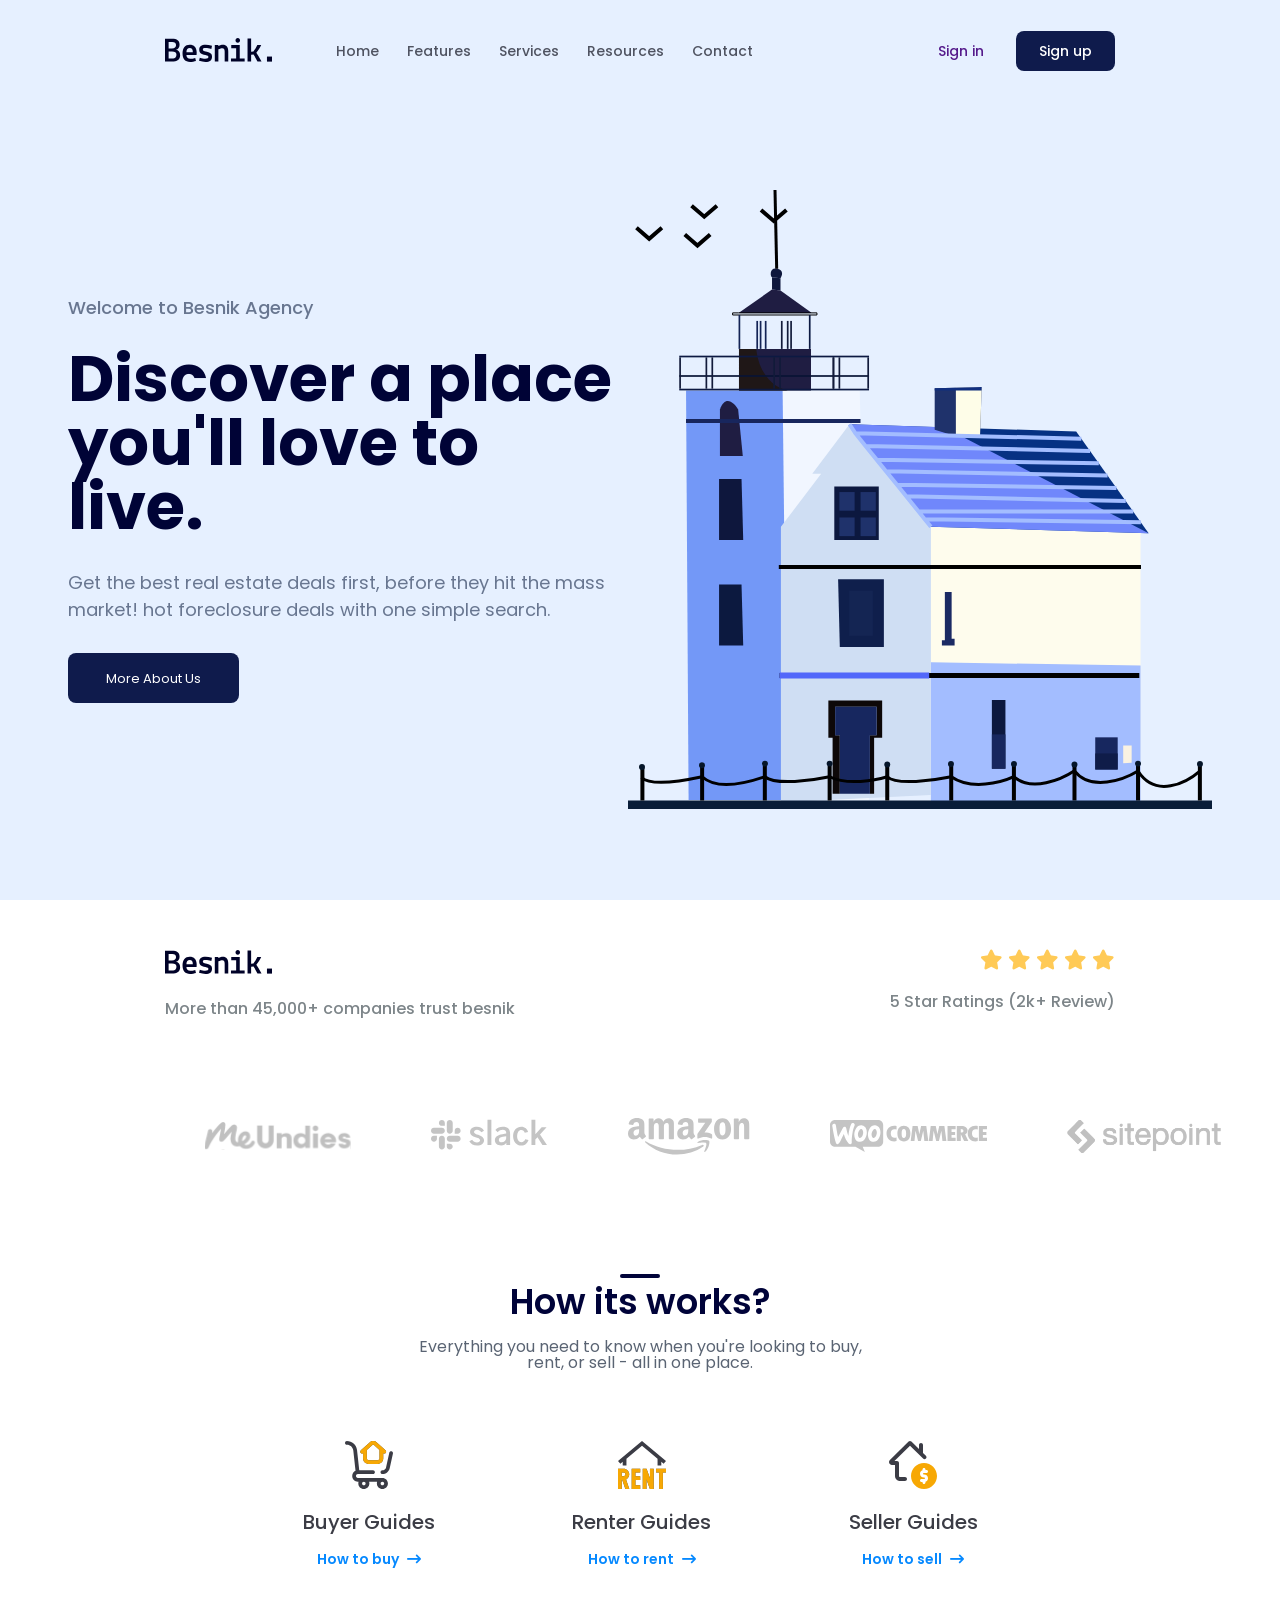
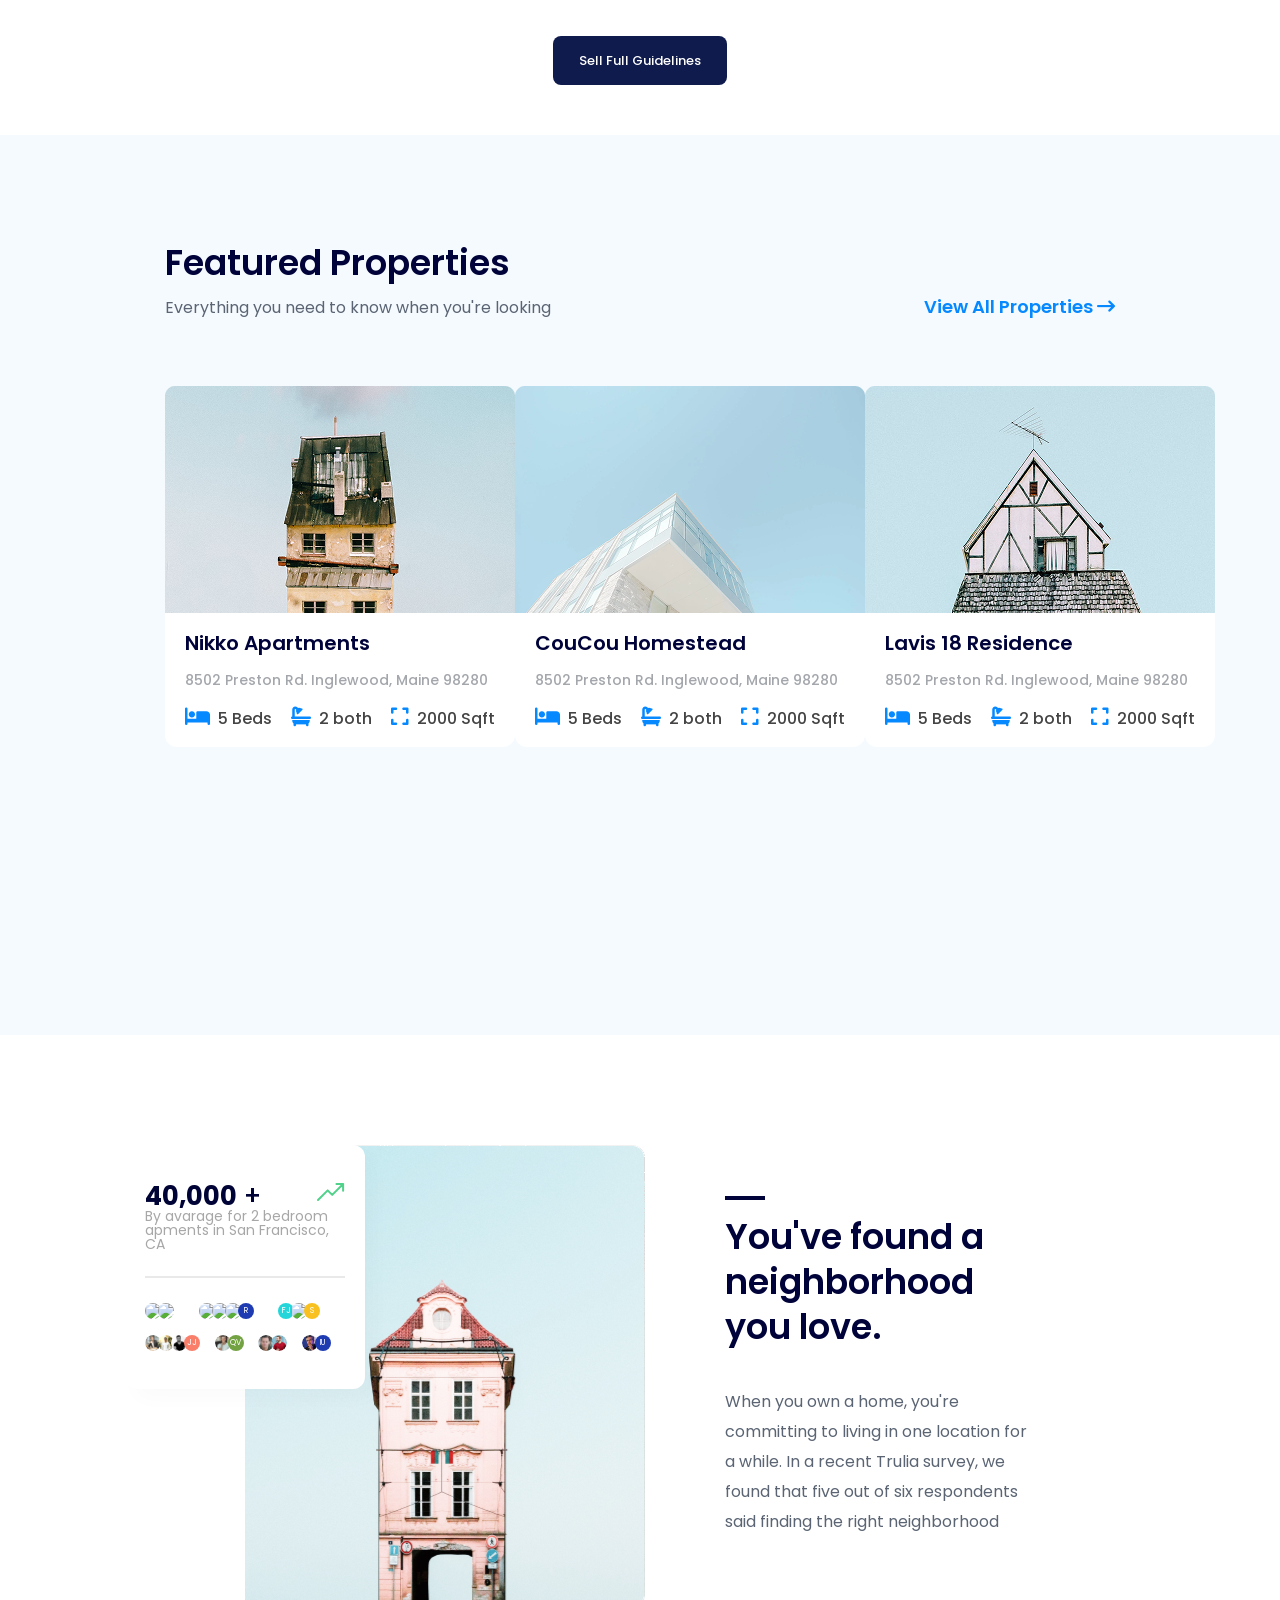
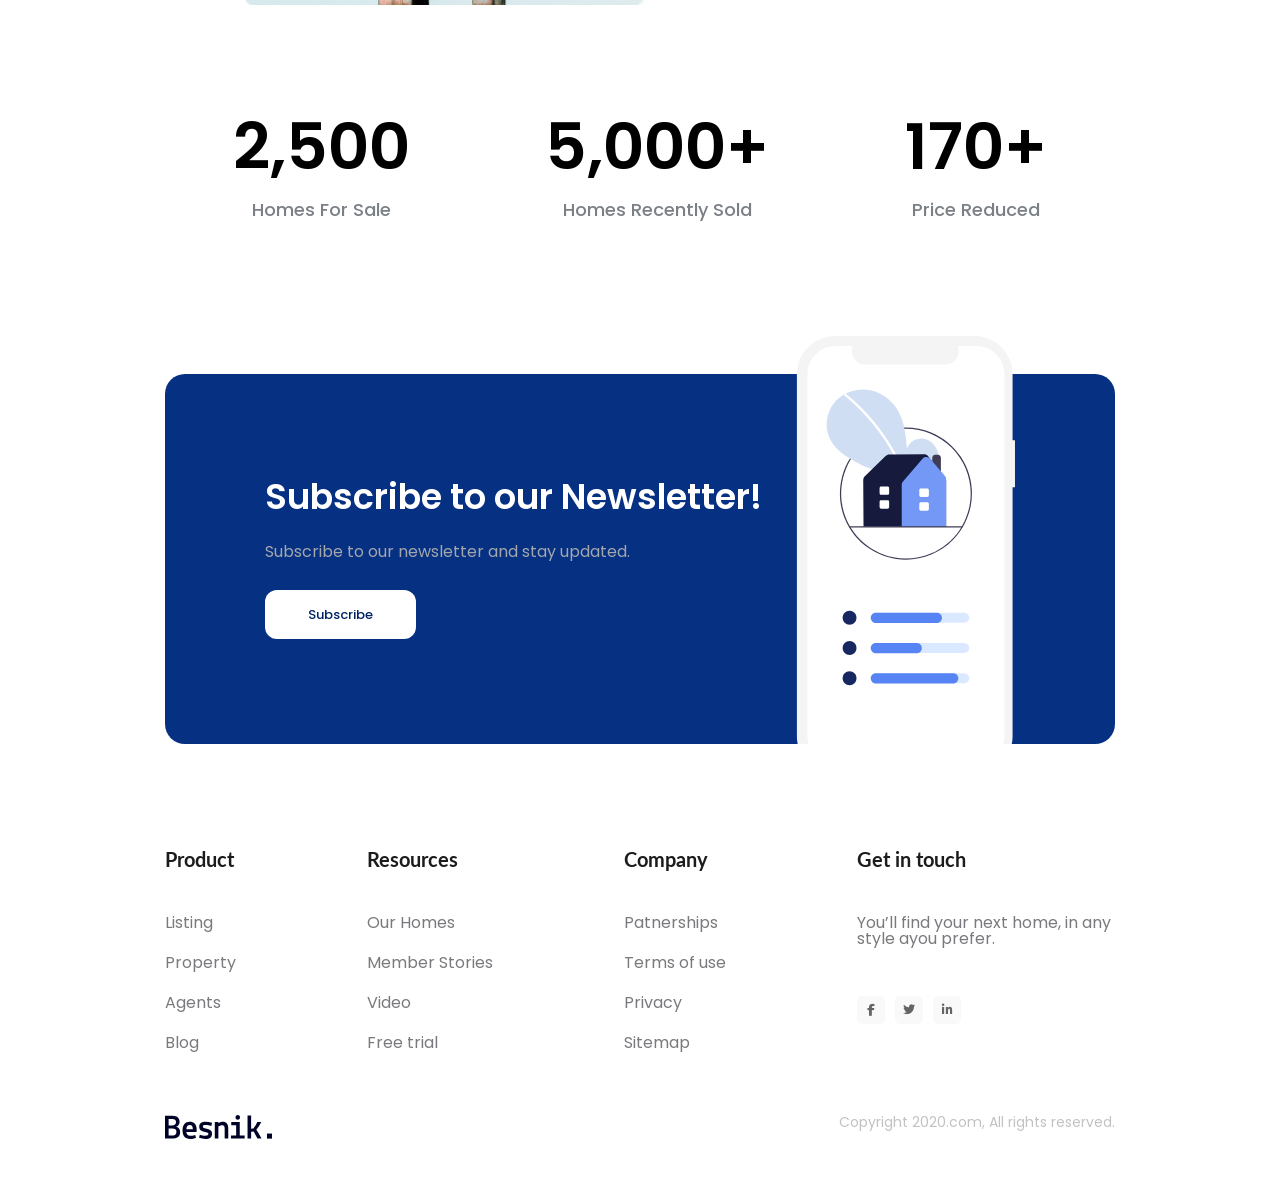
==== 01. Real Estate Landing Page (Me)/index.html @ ae00ac5d "Project 01" ====
<!DOCTYPE html>
<html lang="en">

<head>
    <meta charset="UTF-8">
    <meta name="viewport" content="width=device-width, initial-scale=1.0">
    <title>Real Estate Landing Page (Easy)</title>

    <!-- Font -->
    <link rel="preconnect" href="https://fonts.googleapis.com">
    <link rel="preconnect" href="https://cdnjs.cloudflare.com">
    <link rel="preconnect" href="https://fonts.gstatic.com" crossorigin>
    <link
        href="https://fonts.googleapis.com/css2?family=Lato:wght@400;700&family=Poppins:wght@400;500;600;700&display=swap"
        rel="stylesheet">
    <link rel="stylesheet" href="https://cdnjs.cloudflare.com/ajax/libs/font-awesome/6.7.2/css/all.min.css"
        crossorigin="anonymous" referrerpolicy="no-referrer" />

    <!-- Css -->
    <link rel="stylesheet" href="./assets/css/reset.css">
    <link rel="stylesheet" href="./assets/css/root.css">
    <link rel="stylesheet" href="./assets/css/styles.css">
</head>

<body>
    <div class="section-1">
        <div>
            <header class="header">
                <div class="container">
                    <nav class="navbar">
                        <a href="/" class="logo">
                            <img src="./assets/images/logo_page.svg" alt="Logo Page">
                        </a>
                        <ul class="navbar__menu">
                            <li><a href="#!">Home</a></li>
                            <li><a href="#!">Features</a></li>
                            <li><a href="#!">Services</a></li>
                            <li><a href="#!">Resources</a></li>
                            <li><a href="#!">Contact</a></li>
                        </ul>
                        <div class="navbar__actions">
                            <a href="" class="btn-signin">Sign in</a>
                            <a href="" class="btn-signup">Sign up</a>
                        </div>
                    </nav>
                </div>
            </header>

            <main>
                <div class="hero">
                    <div class="hero__content">
                        <p>Welcome to Besnik Agency</p>
                        <h1>Discover a place you'll love to live.</h1>
                        <p>Get the best real estate deals first, before they hit the mass market! hot foreclosure deals
                            with one simple search.</p>
                        <a href="#!">More About Us</a>
                    </div>
                    <div class="hero__image">
                        <img src="./assets/images/house illustration.svg" alt="House Illustration">
                    </div>
                </div>
            </main>
        </div>
    </div>




    <div class="section-2">
        <div class="container">
            <div class="trusted__top">
                <div class="trusted__info">
                    <div class="logo"><img src="./assets/images/logo_page.svg" alt="Logo Page"></div>
                    <p>More than 45,000+ companies trust besnik</p>
                </div>
                <div class="trusted__rating">
                    <div class="stars">
                        <i class="fa-solid fa-star"></i>
                        <i class="fa-solid fa-star"></i>
                        <i class="fa-solid fa-star"></i>
                        <i class="fa-solid fa-star"></i>
                        <i class="fa-solid fa-star"></i>
                    </div>
                    <p>5 Star Ratings (2k+ Review)</p>
                </div>
            </div>
            <div class="trusted_brands">
                <a href="#!" class="brand"><img src="./assets/images/logo-brands/meundies.svg" alt=""></a>
                <a href="#!" class="brand"><img src="./assets/images/logo-brands/slack.svg" alt=""></a>
                <a href="#!" class="brand"><img src="./assets/images/logo-brands/amazon.svg" alt=""></a>
                <a href="#!" class="brand"><img src="./assets/images/logo-brands/woo_commerce.svg" alt=""></a>
                <a href="#!" class="brand"><img src="./assets/images/logo-brands/sitepoint.svg" alt=""></a>
            </div>
        </div>
    </div>




    <div class="section-3">
        <div class="container">
            <div class="section-heading">
                <h2>How its works?</h2>
                <p>Everything you need to know when you're looking to buy, rent, or sell - all in one place.</p>
            </div>
            <div class="guide-list">
                <div class="item">
                    <div>
                        <img src="./assets/images/icons/buyer_guides.svg" alt="Buyer Guides Icon">
                    </div>
                    <h3>Buyer Guides</h3>
                    <a href="#!">
                        How to buy
                        <i class="fa-solid fa-arrow-right-long"></i>
                    </a>
                </div>
                <div class="item">
                    <div>
                        <img src="./assets/images/icons/renter_guides.svg" alt="Renter Guides Icon">
                    </div>
                    <h3>Renter Guides</h3>
                    <a href="#!">
                        How to rent
                        <i class="fa-solid fa-arrow-right-long"></i>
                    </a>
                </div>
                <div class="item">
                    <div>
                        <img src="./assets/images/icons/seller_guides.svg" alt="Seller Guides Icon">
                    </div>
                    <h3>Seller Guides</h3>
                    <a href="#!">
                        How to sell
                        <i class="fa-solid fa-arrow-right-long"></i>
                    </a>
                </div>
            </div>
            <a href="#!">Sell Full Guidelines</a>
        </div>
    </div>




    <div class="section-4">
        <div class="container">
            <div class="section-heading">
                <div class="heading__content">
                    <h2>Featured Properties</h2>
                    <p>Everything you need to know when you're looking</p>
                </div>
                <a href="#!">
                    View All Properties
                    <i class="fa-solid fa-arrow-right-long"></i>
                </a>
            </div>
            <div class="property-list">
                <a class="property" href="#!">
                    <img src="./assets/images/house_01.png" alt="Nikko Apartments Image">
                    <div class="content">
                        <h3>Nikko Apartments</h3>
                        <p>8502 Preston Rd. Inglewood, Maine 98280</p>
                        <div class="features">
                            <span><i class="fa-solid fa-bed"></i>5 Beds</span>
                            <span><i class="fa-solid fa-bath"></i>2 both</span>
                            <span><i class="fa-solid fa-expand"></i>2000 Sqft</span>
                        </div>
                    </div>
                </a>
                <a class="property" href="#!">
                    <img src="./assets/images/house_02.png" alt="CouCou Homestead Image">
                    <div class="content">
                        <h3>CouCou Homestead</h3>
                        <p>8502 Preston Rd. Inglewood, Maine 98280</p>
                        <div class="features">
                            <span><i class="fa-solid fa-bed"></i>5 Beds</span>
                            <span><i class="fa-solid fa-bath"></i>2 both</span>
                            <span><i class="fa-solid fa-expand"></i>2000 Sqft</span>
                        </div>
                    </div>
                </a>
                <a class="property" href="#!">
                    <img src="./assets/images/house_03.png" alt="Lavis 18 Residence Image">
                    <div class="content">
                        <h3>Lavis 18 Residence</h3>
                        <p>8502 Preston Rd. Inglewood, Maine 98280</p>
                        <div class="features">
                            <span><i class="fa-solid fa-bed"></i>5 Beds</span>
                            <span><i class="fa-solid fa-bath"></i>2 both</span>
                            <span><i class="fa-solid fa-expand"></i>2000 Sqft</span>
                        </div>
                    </div>
                </a>
            </div>
        </div>
    </div>




    <div class="section-5">
        <div class="container">
            <div class="container__top">
                <div class="stats">
                    <img src="./assets/images/house_04.png" alt="">
                    <div class="card">
                        <div class="card__top">
                            <h4>40,000 <span>+</span><img src="./assets/images/icons/grow-up.svg" alt="Grow up Icon">
                            </h4>
                            <p>By avarage for 2 bedroom apments in San Francisco, CA</p>
                        </div>
                        <hr>
                        <div class="card__bottom">
                            <div class="list__users first">
                                <div class="users">
                                    <div class="avt__user">
                                        <img src="./assets/images/users/user_01.svg" alt="User 01 Image">
                                    </div>
                                    <div class="avt__user">
                                        <img src="./assets/images/users/user_02.svg" alt="User 02 Image">
                                    </div>
                                </div>
                                <div class="users">
                                    <div class="avt__user">
                                        <img src="./assets/images/users/user_03.svg" alt="User 03 Image">
                                    </div>
                                    <div class="avt__user">
                                        <img src="./assets/images/users/user_04.svg" alt="User 04 Image">
                                    </div>
                                    <div class="avt__user">
                                        <img src="./assets/images/users/user_05.svg" alt="User 05 Image">
                                    </div>
                                    <span>R</span>
                                </div>
                                <div class="users">
                                    <span>FJ</span>
                                    <div class="avt__user">
                                        <img src="./assets/images/users/user_06.svg" alt="User 06 Image">
                                    </div>
                                    <span>S</span>
                                </div>
                            </div>
                            <div class="list__users second">
                                <div class="users">
                                    <div class="avt__user">
                                        <img src="./assets/images/users/user_07.svg" alt="User 07 Image">
                                    </div>
                                    <div class="avt__user">
                                        <img src="./assets/images/users/user_08.svg" alt="User 08 Image">
                                    </div>
                                    <div class="avt__user">
                                        <img src="./assets/images/users/user_09.svg" alt="User 09 Image">
                                    </div>
                                    <span>JJ</span>
                                </div>
                                <div class="users">
                                    <div class="avt__user">
                                        <img src="./assets/images/users/user_10.svg" alt="User 10 Image">
                                    </div>
                                    <span>QV</span>
                                </div>
                                <div class="users">
                                    <div class="avt__user">
                                        <img src="./assets/images/users/user_11.svg" alt="User 11 Image">
                                    </div>
                                    <div class="avt__user">
                                        <img src="./assets/images/users/user_12.svg" alt="User 12 Image">
                                    </div>
                                </div>
                                <div class="users">
                                    <div class="avt__user">
                                        <img src="./assets/images/users/user_13.svg" alt="User 13 Image">
                                    </div>
                                    <span>IU</span>
                                </div>
                            </div>
                        </div>
                    </div>
                </div>
                <div class="text">
                    <h2>You&apos;ve found a neighborhood you love.</h2>
                    <p>When you own a home, you&apos;re committing to living in one location for a while. In a recent
                        Trulia
                        survey, we found that five out of six respondents said finding the right neighborhood </p>
                </div>
            </div>
            <div class="container__bottom">
                <div class="stats-details">
                    <div class="item">
                        <h1>2,500</h1>
                        <p>Homes For Sale</p>
                    </div>
                    <div class="item">
                        <h1>5,000+</h1>
                        <p>Homes Recently Sold</p>
                    </div>
                    <div class="item">
                        <h1>170+</h1>
                        <p>Price Reduced</p>
                    </div>
                </div>
            </div>

        </div>
    </div>



    <div class="section-6">
        <div class="container">
            <div class="background">
                <div class="content">
                    <h2>Subscribe to our Newsletter!</h2>
                    <p>Subscribe to our newsletter and stay updated.</p>
                    <a href="#!">Subscribe</a>
                </div>
                <img src="./assets/images/home illustration.svg" alt="Subscribe to our Newsletter Image">
            </div>
        </div>
    </div>



    <div class="section-7">
        <div class="container">
            <div class="footer__top">
                <ul>
                    <li>
                        <p>Product</p>
                    </li>
                    <li><a href="#!">Listing</a></li>
                    <li><a href="#!">Property</a></li>
                    <li><a href="#!">Agents</a></li>
                    <li><a href="#!">Blog</a></li>
                </ul>
                <ul>
                    <li>
                        <p>Resources</p>
                    </li>
                    <li><a href="#!">Our Homes</a></li>
                    <li><a href="#!">Member Stories</a></li>
                    <li><a href="#!">Video</a></li>
                    <li><a href="#!">Free trial</a></li>
                </ul>
                <ul>
                    <li>
                        <p>Company</p>
                    </li>
                    <li><a href="#!">Patnerships</a></li>
                    <li><a href="#!">Terms of use</a></li>
                    <li><a href="#!">Privacy</a></li>
                    <li><a href="#!">Sitemap</a></li>
                </ul>
                <ul>
                    <li>
                        <p>Get in touch</p>
                    </li>
                    <li>You’ll find your next home, in any style ayou prefer.</li>
                    <li>ㅤ</li>
                    <li>
                        <ul class="socials">
                            <a href="#!"><i class="fa-brands fa-facebook-f"></i></a>
                            <a href="#!"><i class="fa-brands fa-twitter"></i></a>
                            <a href="#!"><i class="fa-brands fa-linkedin-in"></i></a>
                        </ul>
                    </li>
                </ul>
            </div>
            <div class="footer__bottom">
                <a href="/"><img src="./assets/images/logo_page.svg" alt=""></a>
                <span>Copyright 2020.com, All rights reserved.</span>
            </div>
        </div>
    </div>
</body>

</html>
---- 01. Real Estate Landing Page (Me)/assets/css/root.css ----
:root {
  --color-1: #4F5361;
  --color-2: #0F1B4C;
  --color-3: #687690;
  --color-4: #000336;
  --color-5: #7D8589;
  --color-6: #FFCA56;
  --color-7: #000339;
  --color-8: #5A6473;
  --color-9: #3B3C45;
  --color-10: #0689FF;
  --color-11: #e6f0ff;
  --color-12: #F5FAFE;
  --color-13: #A3A6AB;
  --color-14: #0688FF;
  --color-15: #A7A7A7;
  --color-16: #E9E9E9;
  --color-17: #7B8087;
  --color-18: #063183;
  --color-19: #002366;
  --color-20: #1C1C1D;
  --color-21: #7A7A7E;
  --color-22: #F9F9F9;
  --color-23: #646464;
  --color-24: #C2C2C2;
}
---- 01. Real Estate Landing Page (Me)/assets/css/styles.css ----
body {
    font-family: "Poppins", sans-serif;
}

.section-1 {
    height: 100vh;
    background: var(--color-11);
}

.section-1>div {
    padding: 0 165px;
}

.header {
    padding: 38px 0;
}

.header .navbar {
    width: 100%;
    display: flex;
    align-items: center;
    font-size: 14px;
}

.header .navbar .navbar__menu {
    width: 30%;
    margin-left: 64px;
    display: flex;
}

.navbar__menu li {
    margin-left: 28px;
    font-weight: 500;
}

.navbar__menu li a {
    color: var(--color-1);
}

.navbar__menu li:first-child {
    margin-left: 0;
}

.navbar__actions {
    margin-left: auto;
    color: var(--color-2);
    font-weight: 500;
}

.btn-signup {
    color: #fff;
    background: var(--color-2);
    margin-left: 28px;
    padding: 10px 23px;
    border-radius: 8px;
}

.hero {
    height: calc(100vh - 102px);
    display: flex;
    justify-content: center;
    align-items: center;
    font-size: 18px;
    color: var(--color-3);
}

.hero__content p,
.hero__content h1 {
    margin-bottom: 30px;
}

.hero__content p:first-of-type {
    font-weight: 500;
}

.hero__content p:last-of-type {
    font-weight: 400;
    line-height: 1.5;
}

.hero__content h1 {
    font-weight: 700;
    font-size: 64px;
    color: var(--color-4);
    min-width: 560px;
}

.hero__content a {
    display: inline-block;
    color: #fff;
    font-size: 13px;
    background: var(--color-2);
    padding: 18.5px 38px;
    border-radius: 8px;
}









/* ------------------------------------------------ */







.section-2 {
    padding: 50px 165px;
}

.section-2 .container {
    display: flex;
    flex-direction: column;
    color: var(--color-5);
}

.trusted__top {
    display: flex;
    justify-content: space-between;
    font-weight: 500;
}

.trusted__info p,
.trusted__rating p {
    margin-top: 24px;
}

.trusted__rating .stars {
    text-align: right;
    color: var(--color-6);
    font-size: 20px;
}

.trusted_brands {
    display: flex;
    align-items: center;
    justify-content: space-between;
    margin-top: 74px;
}

.trusted_brands .brand {
    transition: all 0.3s ease;
    padding: 25px 40px;
    border-radius: 12px;
}

.trusted_brands .brand:hover {
    box-shadow: rgba(0, 0, 0, 0.1) 0px 20px 25px -5px, rgba(0, 0, 0, 0.04) 0px 10px 10px -5px;
}









/* ------------------------------------------------ */







.section-3 {
    padding: 50px 165px;
}

.section-3 .container {
    display: flex;
    flex-direction: column;
    align-items: center;
    row-gap: 70px;
}

.section-3 .section-heading {
    text-align: center;
    max-width: 460px;
}

.section-3 .section-heading h2 {
    position: relative;
    font-size: 35px;
    font-weight: 600;
    color: var(--color-7);
}

.section-3 .section-heading h2::before {
    content: "";
    position: absolute;
    top: -10px;
    left: 50%;
    transform: translateX(-50%);
    height: 4px;
    width: 40px;
    border-radius: 999px;
    background: var(--color-7);
}

.section-3 .section-heading p {
    color: var(--color-8);
    margin-top: 20px;
}

.section-3 .container>a {
    font-size: 13px;
    font-weight: 500;
    color: #fff;
    background: var(--color-2);
    padding: 18px 26px;
    border-radius: 8px;
}

.guide-list {
    display: flex;
    justify-content: space-evenly;
    width: 100%;
}

.guide-list .item {
    display: flex;
    flex-direction: column;
    align-items: center;
    row-gap: 20px;
}

.guide-list .item div {
    width: 48px;
}

.guide-list .item h3 {
    color: var(--color-9);
    font-size: 20px;
    font-weight: 500;
}

.guide-list .item a {
    color: var(--color-10);
    font-size: 14px;
    font-weight: 600;
}

.guide-list .item a i {
    margin-left: 5px;
}










/* ------------------------------------------------ */







.section-4 {
    height: 100vh;
    background: var(--color-12);
}

.section-4 .container {
    display: flex;
    flex-direction: column;
    row-gap: 70px;
    padding: 110px 165px;
}

.section-4 .section-heading h2 {
    font-size: 35px;
    font-weight: 600;
    color: var(--color-7);
}

.section-4 .section-heading p {
    color: var(--color-8);
    margin-top: 20px;
}

.section-4 .section-heading {
    display: flex;
    justify-content: space-between;
}

.section-4 .section-heading a {
    font-weight: 600;
    margin-top: auto;
    color: var(--color-10);
    font-size: 18px;
}

.property-list {
    display: flex;
    justify-content: space-between;
}

.property-list .property {
    display: flex;
    flex-direction: column;
    border-radius: 12px;
    background: #fff;
}

.property-list .property .content {
    display: flex;
    flex-direction: column;
    padding: 20px;
    row-gap: 20px;
}

.property-list .property h3 {
    font-size: 20px;
    font-weight: 600;
    color: var(--color-7);
}

.property-list .property p {
    font-size: 14px;
    font-weight: 500;
    color: var(--color-13);
}

.property-list .property .features {
    display: flex;
    justify-content: space-between;
    color: #444;
    font-weight: 500;
}

.property-list .property .features span i {
    margin-right: 8px;
    font-size: 20px;
    color: var(--color-14);
}








/* ------------------------------------------------ */







.section-5 .stats {
    width: 400px;
    height: 460px;
    position: relative;
}

.section-5 .container {
    padding: 110px 165px;

}

.section-5 .container__top {
    display: flex;
    justify-content: space-evenly;
    align-items: center;
    margin-bottom: 110px;
}

.section-5 .stats>img {
    position: absolute;
    width: 100%;
    height: 100%;
    object-fit: cover;
}

.section-5 .stats .card {
    position: absolute;
    display: flex;
    flex-direction: column;
    background: #fff;
    width: 200px;
    border-radius: 12px;
    padding: 38px 20px;
    top: 0;
    left: -120px;
    box-shadow: 10px 10px 20px 0px #00000005;
}

.section-5 .stats .card h4 {
    position: relative;
    font-size: 26px;
    color: var(--color-4);
    font-weight: 700;
}

.section-5 .stats .card h4 span {
    font-weight: 500;
}

.section-5 .stats .card h4 img {
    position: absolute;
    right: 0;
}

.section-5 .stats .card p {
    font-size: 14px;
    color: var(--color-15);
}

hr {
    background: var(--color-16);
    width: 100%;
    border-width: 0;
    height: 2px;
    margin: 25px 0;
}

.section-5 .stats .card .card__bottom {
    display: flex;
    flex-direction: column;
    row-gap: 16px;
}

.section-5 .stats .card .card__bottom .list__users {
    display: flex;
    align-items: center;
}

.section-5 .stats .card .card__bottom .list__users .users {
    display: flex;
    align-items: center;
    margin-right: auto;
}

.section-5 .stats .card .card__bottom .list__users .users>* {
    position: relative;
}

.section-5 .stats .card .card__bottom .list__users .users>*+* {
    margin-left: -3px;
}

.section-5 .stats .card .card__bottom .list__users .users .avt__user {
    width: 16px;
    height: 16px;
    border-radius: 50%;
    overflow: hidden;
    flex-shrink: 0;
}

.section-5 .stats .card .card__bottom .list__users .users span {
    display: inline-flex;
    align-items: center;
    justify-content: center;
    width: 16px;
    height: 16px;
    border-radius: 50%;
    color: #fff;
    font-size: 8px;
    letter-spacing: -0.3px;
    flex-shrink: 0;
}

.section-5 .stats .card .card__bottom .list__users.first .users:nth-of-type(2) span {
    background: #1F3BB1;
}

.section-5 .stats .card .card__bottom .list__users.first .users:nth-of-type(3) span {
    background: #24D6D9;
}

.section-5 .stats .card .card__bottom .list__users.first .users:nth-of-type(3) span:last-of-type {
    background: #F8C120;
}

.section-5 .stats .card .card__bottom .list__users.second .users:nth-of-type(1) span {
    background: #F97F6B;
}

.section-5 .stats .card .card__bottom .list__users.second .users:nth-of-type(2) span {
    background: #73A242;
}

.section-5 .stats .card .card__bottom .list__users.second .users:nth-of-type(4) span {
    background: #1F3BB1;
}

.section-5 .stats .card .card__bottom .list__users.second .users .avt__user img {
    width: 100%;
    height: 100%;
    object-fit: cover;
}

.section-5 .text {
    max-width: 310px;
}

.section-5 .text h2 {
    position: relative;
    line-height: 45px;
    font-size: 35px;
    color: var(--color-7);
    font-weight: 600;
    margin-bottom: 38px;
}

.section-5 .text h2::before {
    content: "";
    width: 40px;
    height: 4px;
    background: var(--color-7);
    position: absolute;
    top: -18px;
    left: 0;
}

.section-5 .text p {
    color: var(--color-8);
    line-height: 30px;
}

.section-5 .stats-details {
    display: flex;
    justify-content: space-around;
}

.section-5 .stats-details .item {
    display: flex;
    flex-direction: column;
    align-items: center;
}

.section-5 .stats-details .item h1 {
    font-size: 64px;
    font-weight: 600;
    color: #000;
    margin-bottom: 22px;
}

.section-5 .stats-details .item p {
    font-size: 18px;
    font-weight: 500;
    color: var(--color-17);
}








/* ------------------------------------------------ */







.section-6 .container {
    padding: 45px 165px;
}

.section-6 .background {
    position: relative;
    background: var(--color-18);
    border-radius: 20px;
    display: flex;
    align-items: center;
    height: 250px;
    padding: 60px 100px;
}

.section-6 .background img {
    position: absolute;
    bottom: 0;
    right: 100px;
}

.section-6 .container .content {
    display: flex;
    flex-direction: column;
    row-gap: 30px;
    color: #fff;
}

.section-6 .container .content h2 {
    font-size: 35px;
    font-weight: 600;
}

.section-6 .container .content p {
    color: var(--color-13);
}

.section-6 .container .content a {
    display: inline-block;
    width: fit-content;
    color: var(--color-19);
    background: #fff;
    font-size: 13px;
    font-weight: 500;
    padding: 18px 43px;
    border-radius: 12px;
}








/* ------------------------------------------------ */








.section-7 .container {
    padding: 60px 165px;

}

.section-7 .footer__top {
    display: flex;
    justify-content: space-between;
}

.section-7 .footer__top ul {
    max-width: 258px;
}

.section-7 .footer__top ul li {
    margin-bottom: 24px;
    color: var(--color-21);
}

.section-7 .footer__top ul li a {
    color: var(--color-21);
}

.section-7 .footer__top ul li:first-of-type p {
    font-family: "Lato", sans-serif;
    font-size: 20px;
    font-weight: 700;
    color: var(--color-20);
    margin-bottom: 46px;
}

.section-7 .footer__top ul li .socials {
    display: flex;
    column-gap: 10px;
    transform: translateY(-15px);
}

.section-7 .footer__top ul li .socials a {
    display: flex;
    justify-content: center;
    width: 12px;
    height: 12px;
    padding: 8px;
    border-radius: 5px;
    background: var(--color-22);
    color: var(--color-23);
    font-size: 12px;
}

.section-7 .footer__bottom {
    margin-top: 40px;
    display: flex;
    justify-content: space-between;
    color: var(--color-24);
    font-size: 14px;
}
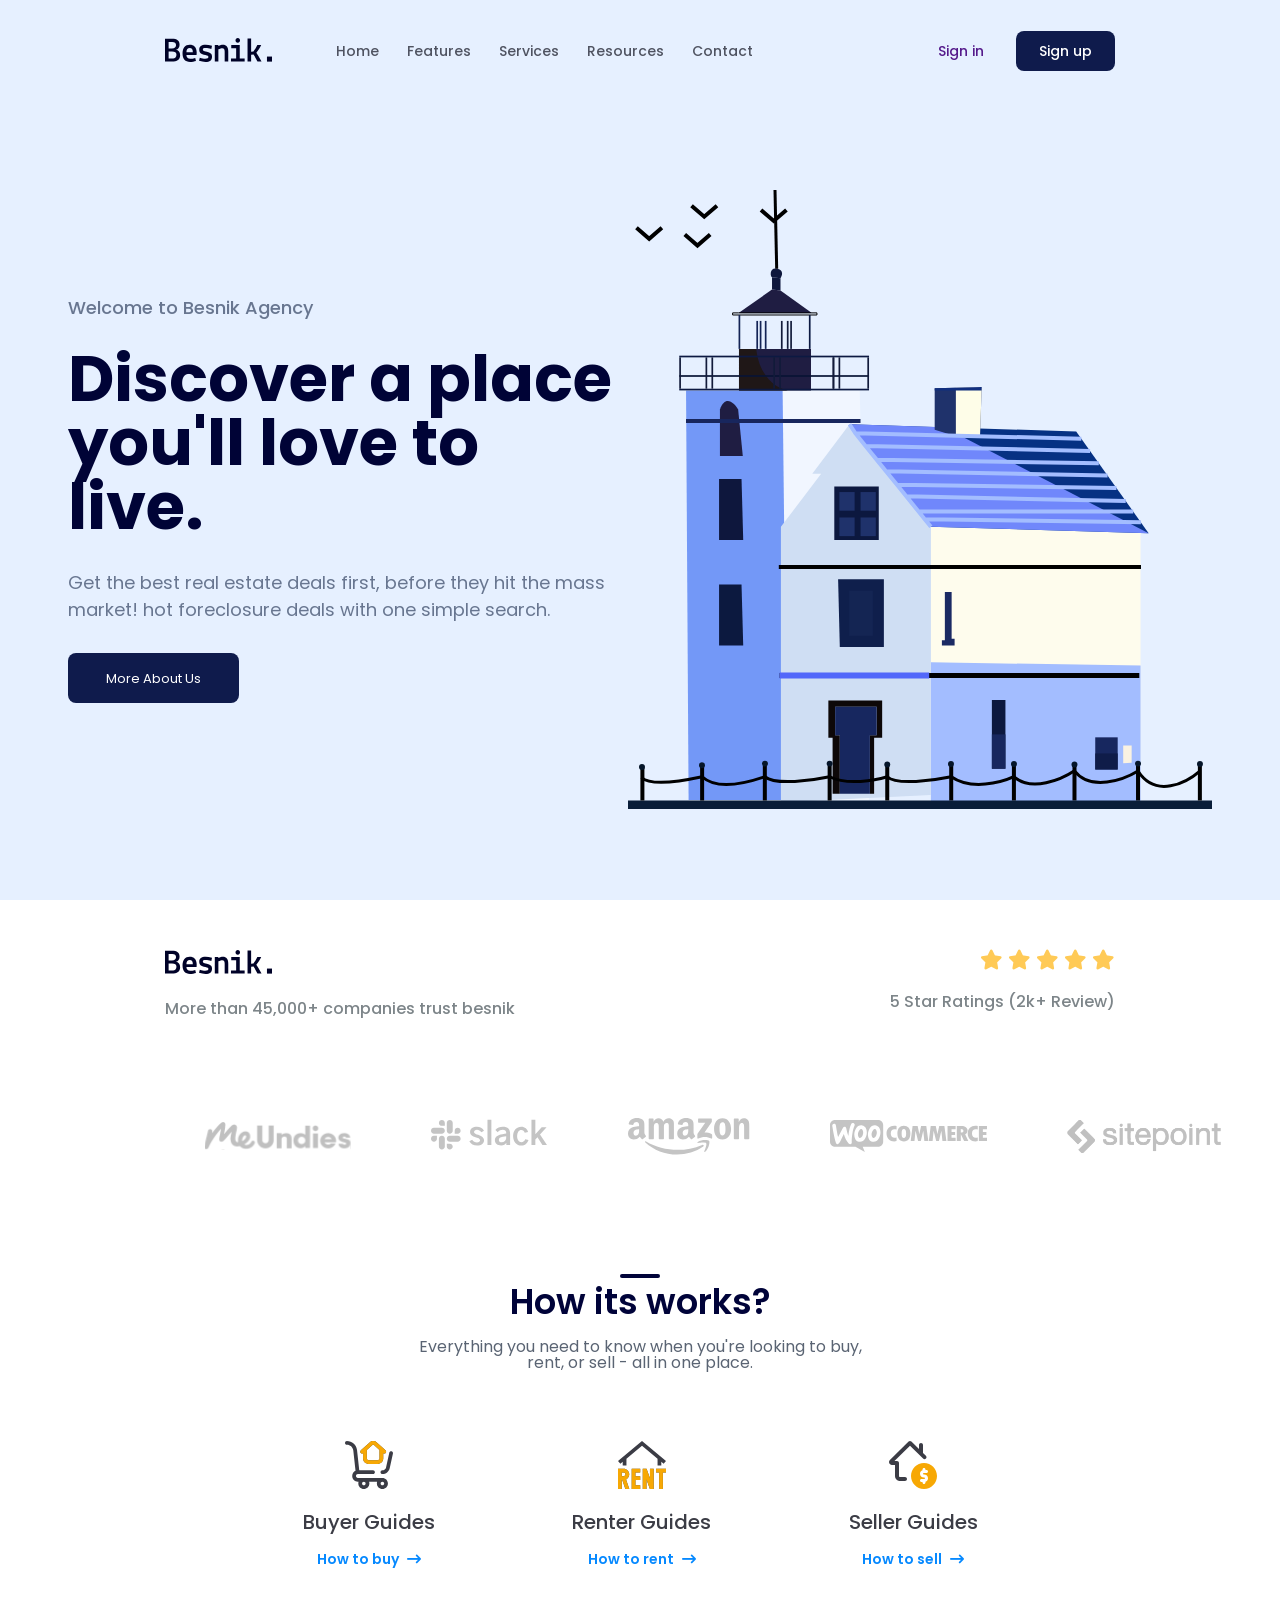
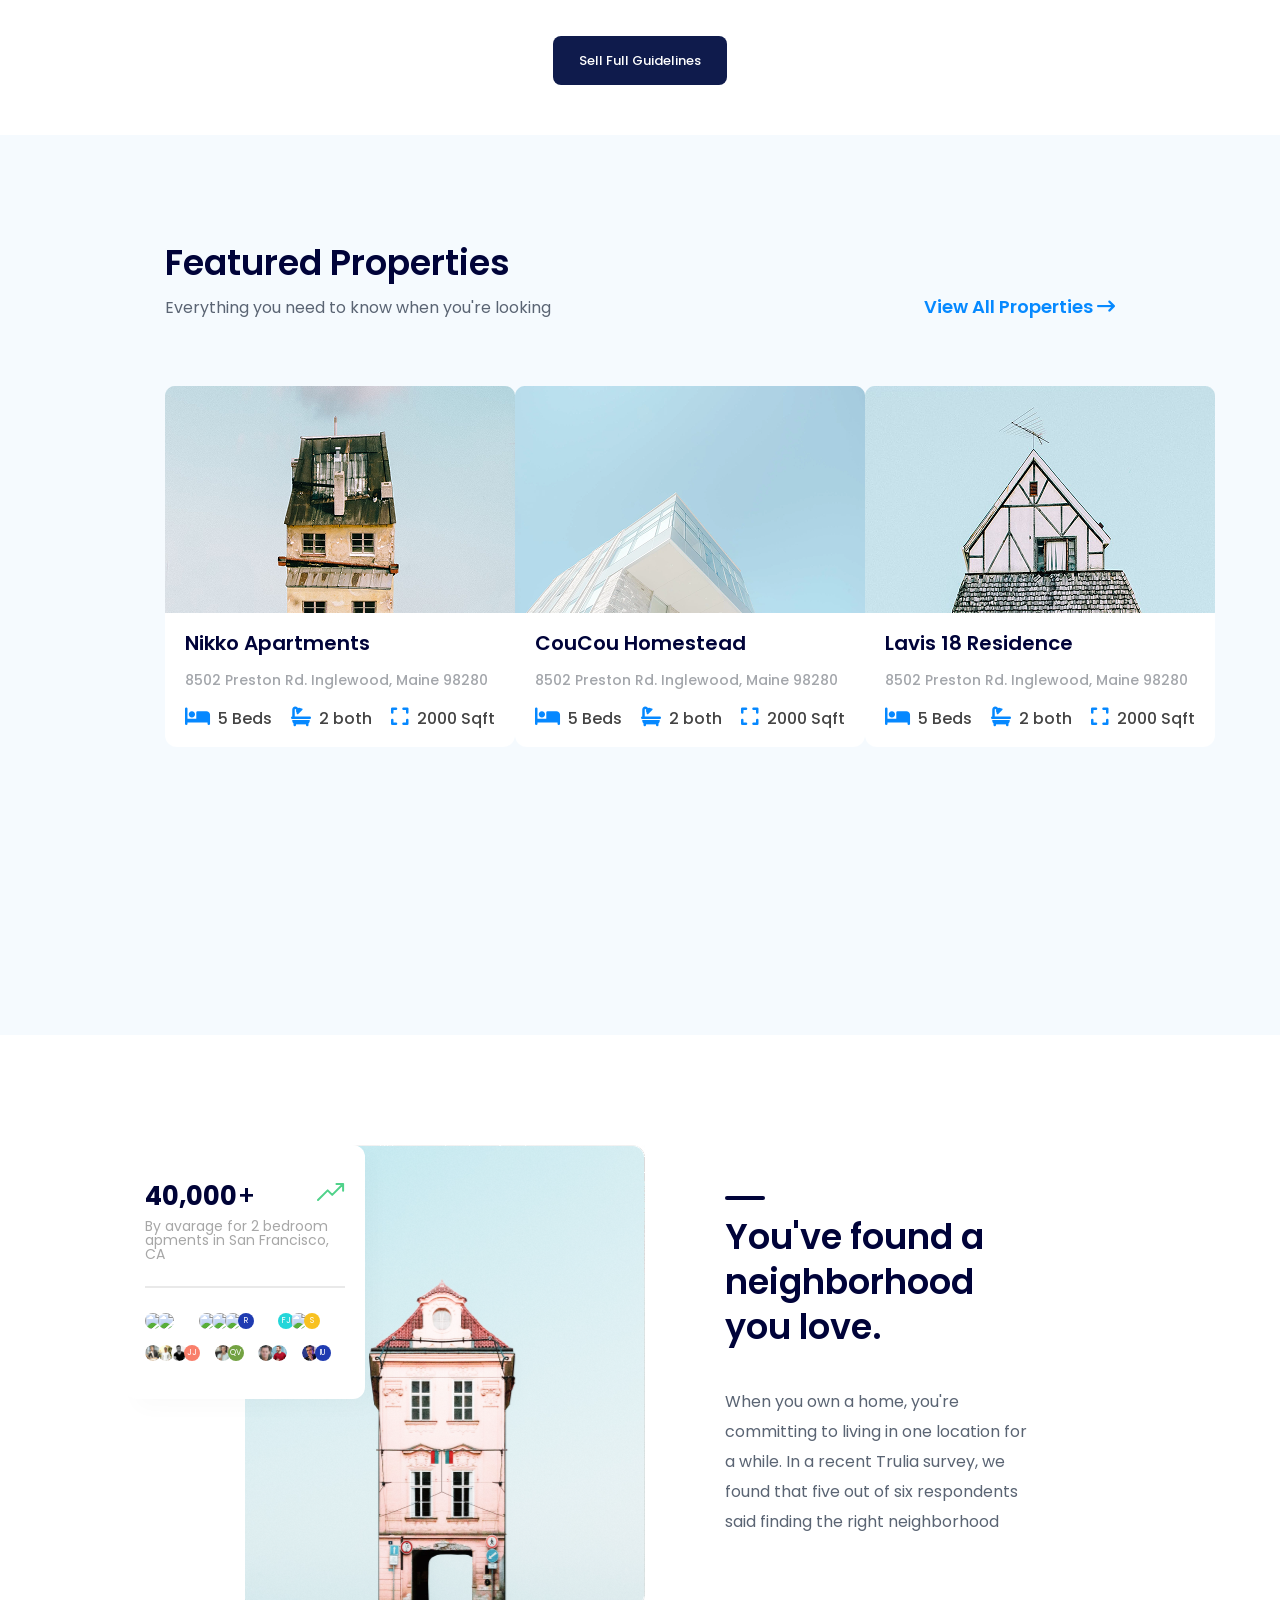
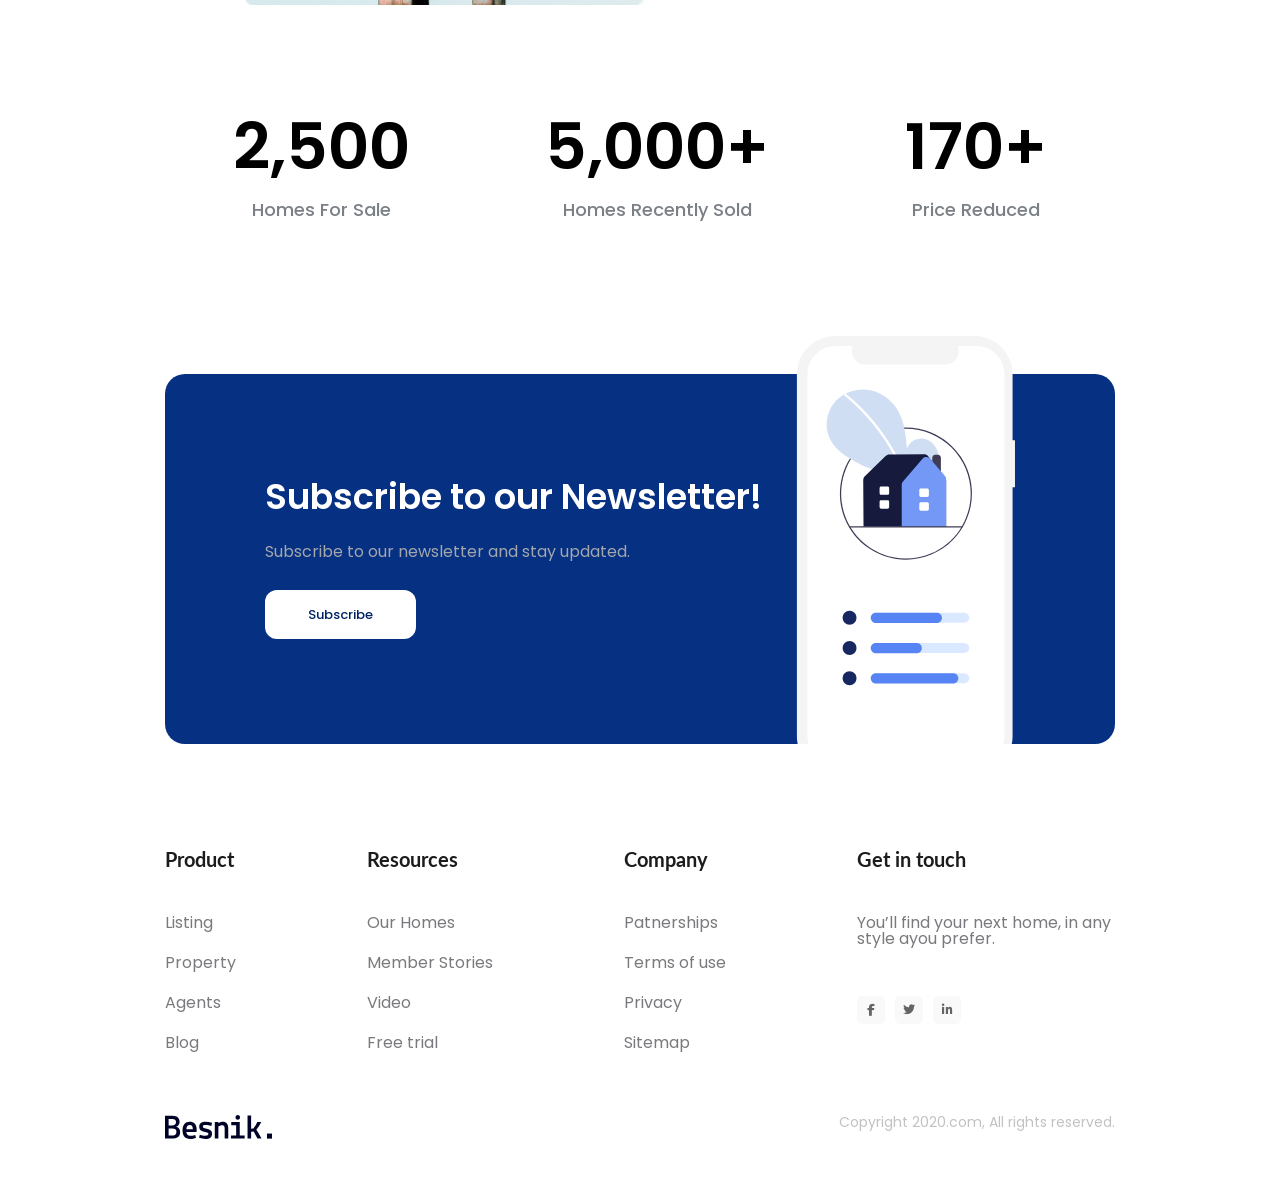
==== commit df09108b: "Project 01 (Me) - fix some things" ====
--- a/01. Real Estate Landing Page (Me)/index.html
+++ b/01. Real Estate Landing Page (Me)/index.html
@@ -205,7 +205,7 @@
                     <img src="./assets/images/house_04.png" alt="">
                     <div class="card">
                         <div class="card__top">
-                            <h4>40,000 <span>+</span><img src="./assets/images/icons/grow-up.svg" alt="Grow up Icon">
+                            <h4>40,000<span>+</span><img src="./assets/images/icons/grow-up.svg" alt="Grow up Icon">
                             </h4>
                             <p>By avarage for 2 bedroom apments in San Francisco, CA</p>
                         </div>
--- a/01. Real Estate Landing Page (Me)/assets/css/styles.css
+++ b/01. Real Estate Landing Page (Me)/assets/css/styles.css
@@ -406,6 +406,7 @@
     font-size: 26px;
     color: var(--color-4);
     font-weight: 700;
+    margin-bottom: 10px;
 }
 
 .section-5 .stats .card h4 span {
@@ -527,6 +528,7 @@
     position: absolute;
     top: -18px;
     left: 0;
+    border-radius: 999px;
 }
 
 .section-5 .text p {
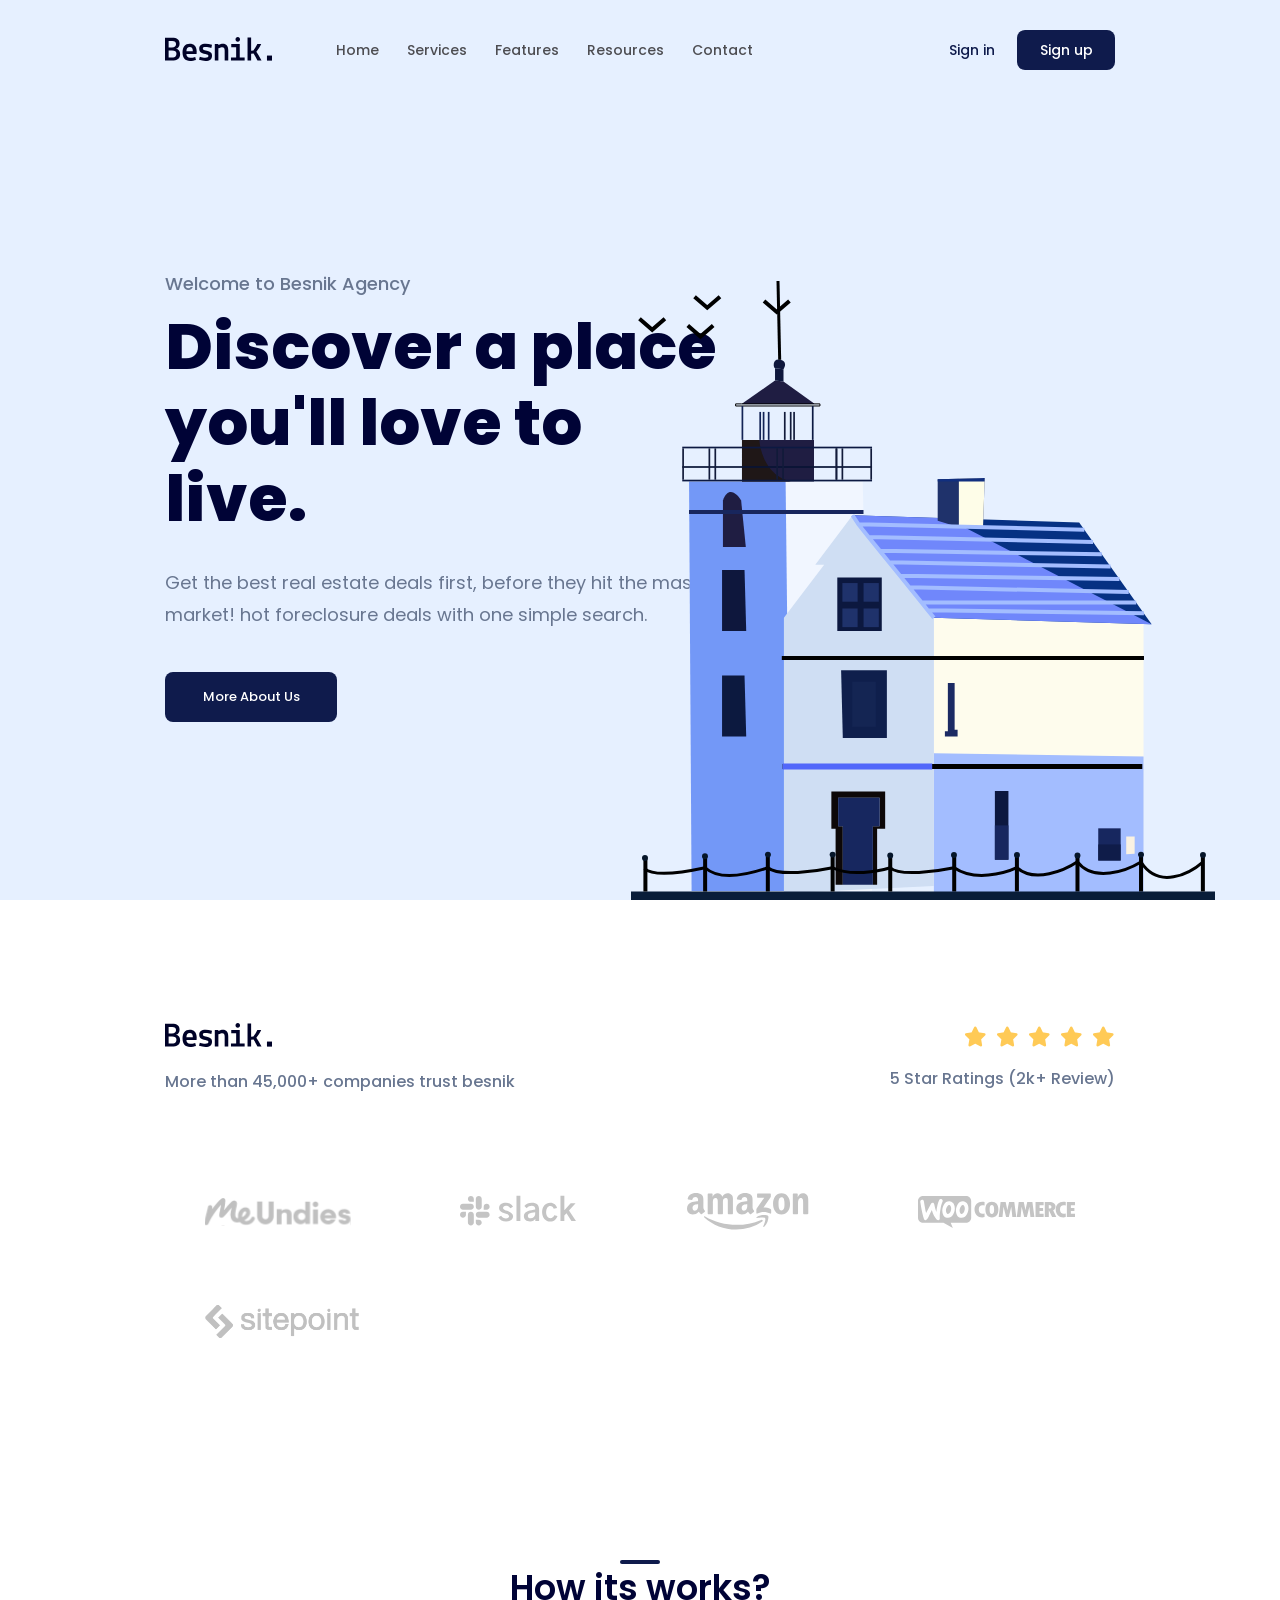
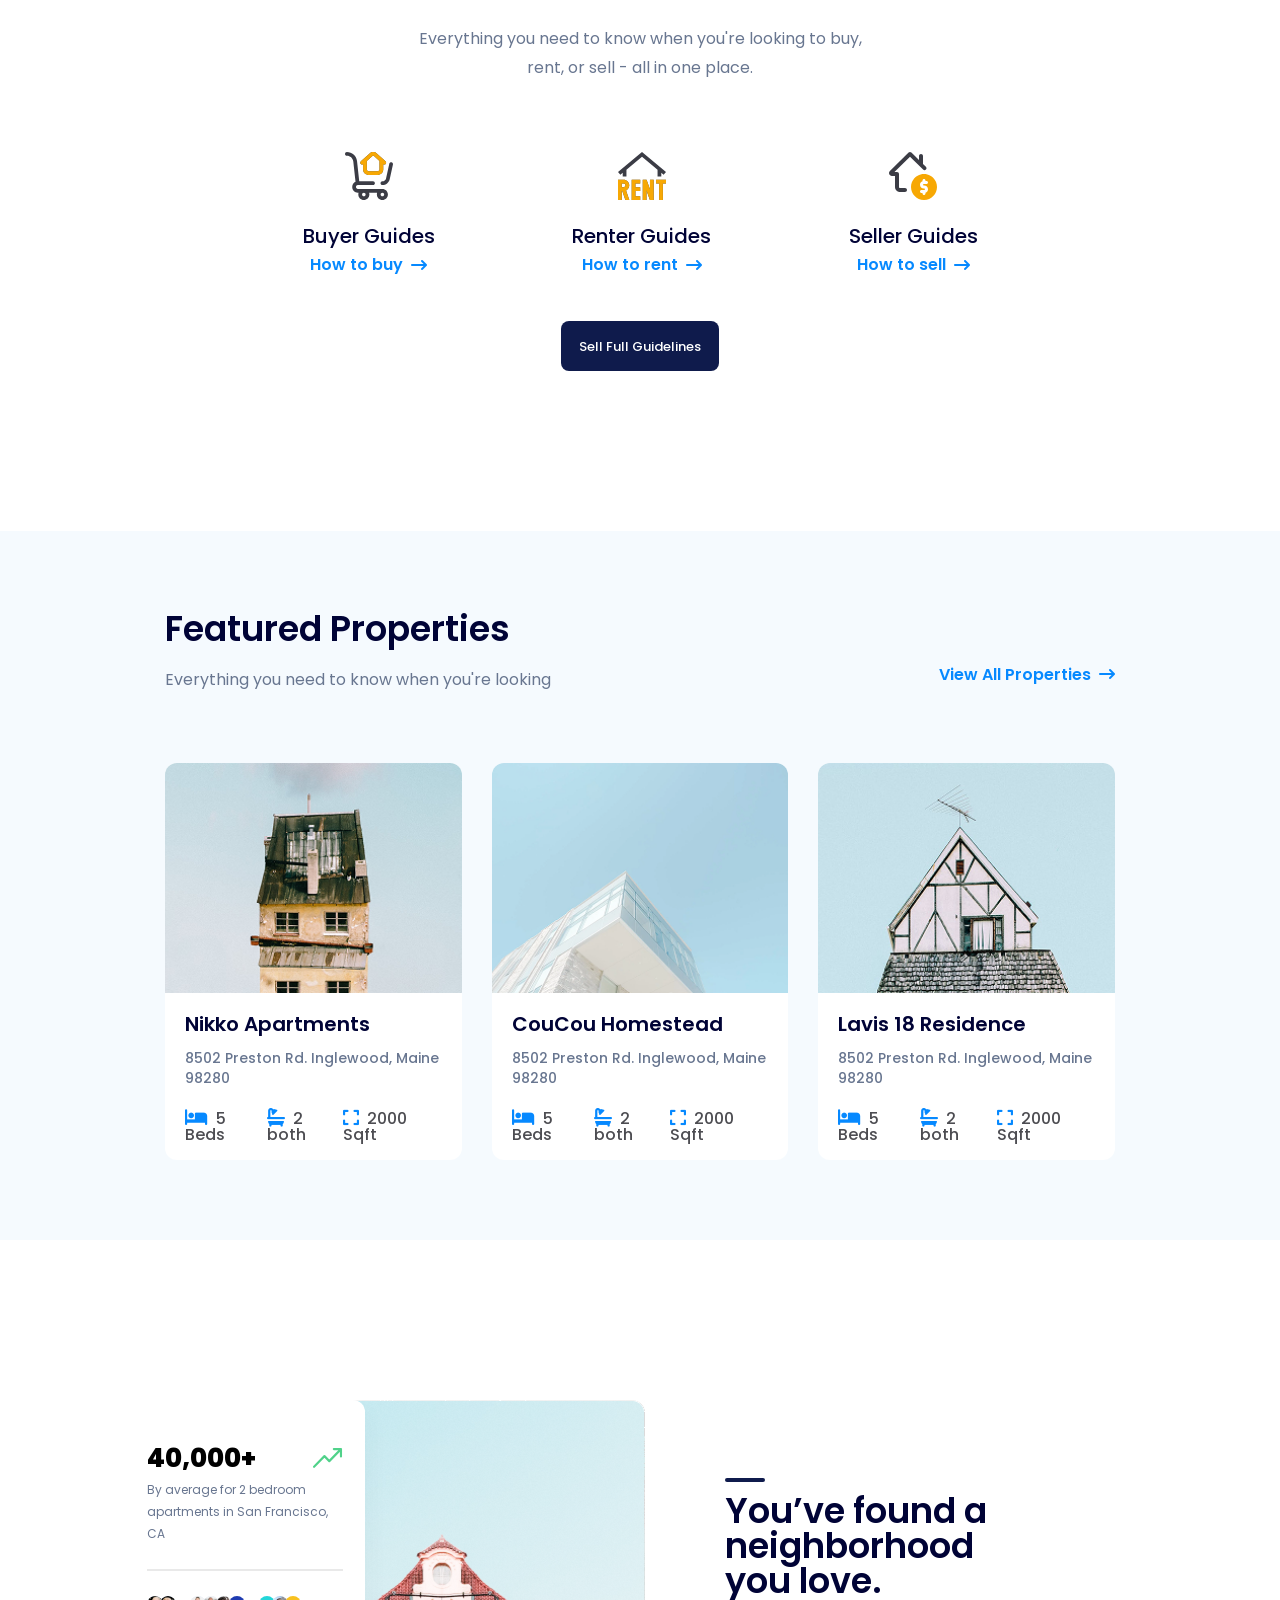
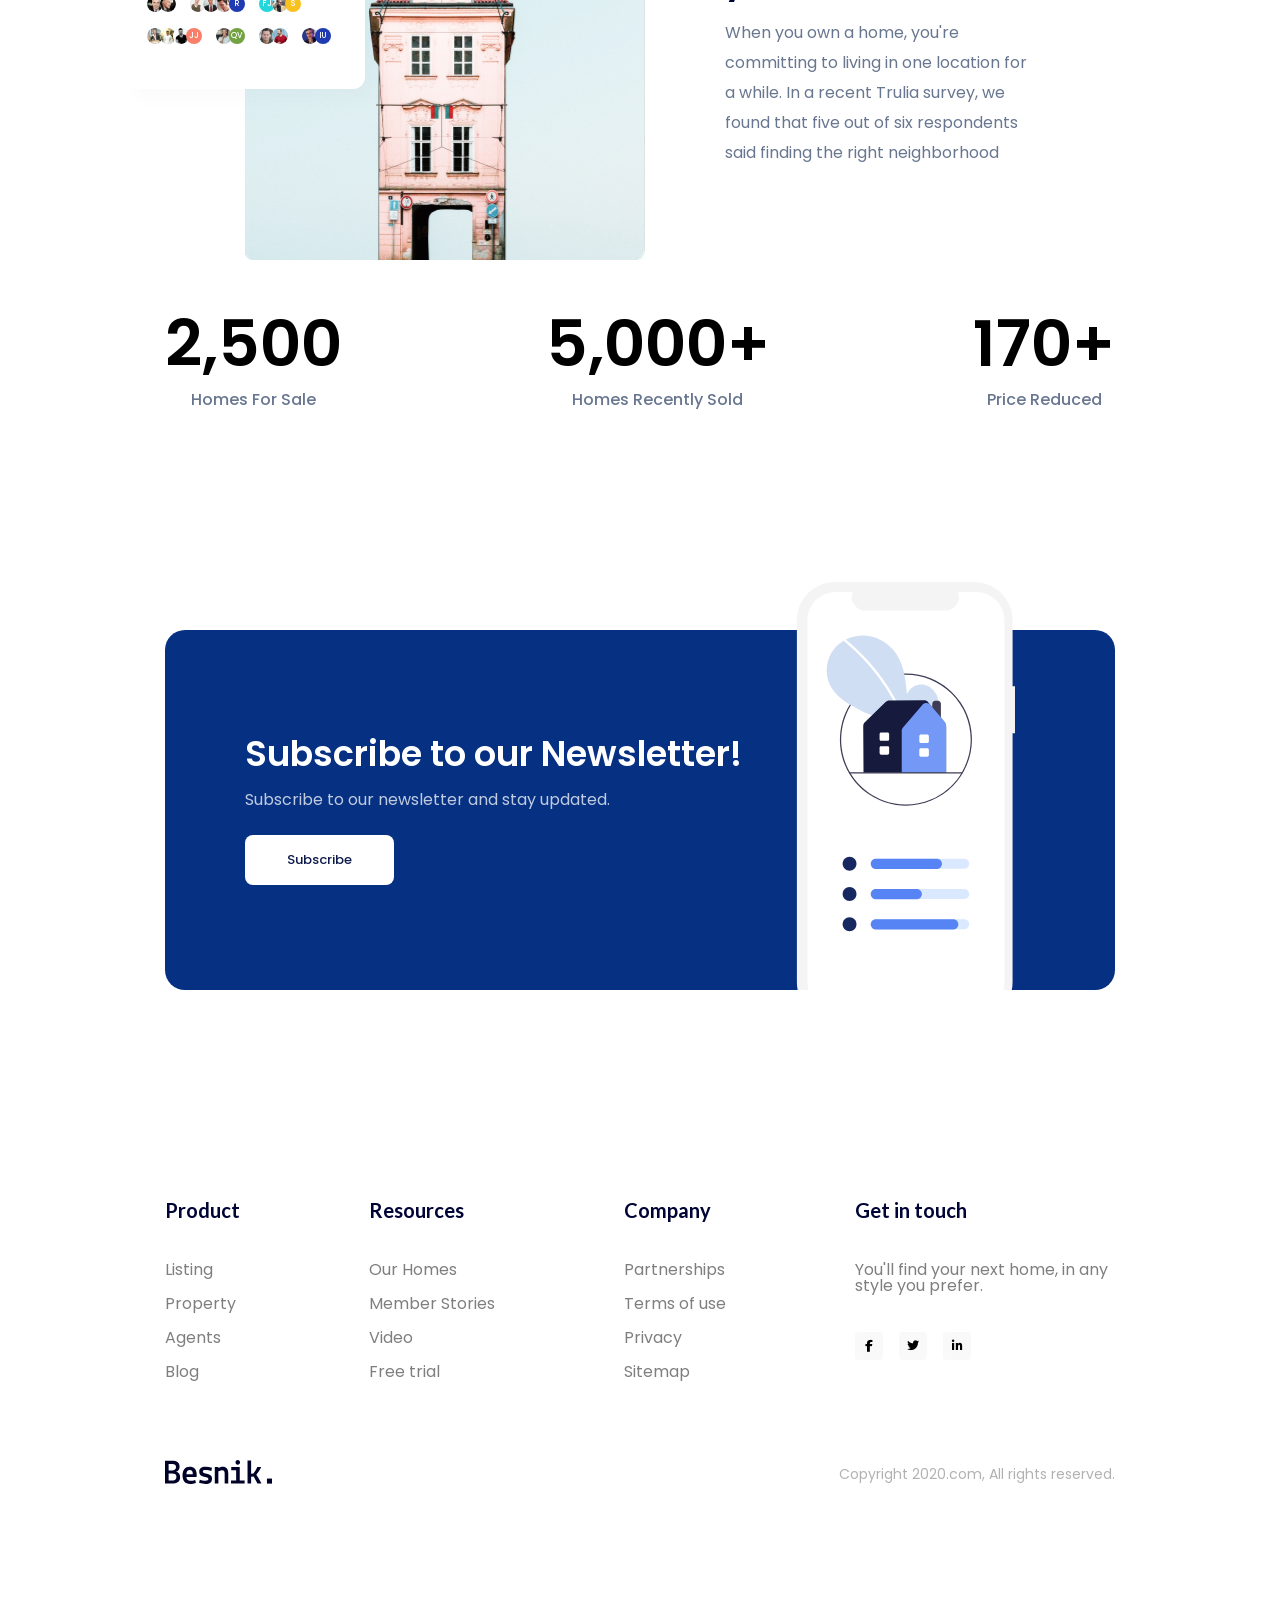
==== commit efda3ead: "Project 01 (Me) - Update UI, Favicon, ..." ====
--- a/01. Real Estate Landing Page (Me)/index.html
+++ b/01. Real Estate Landing Page (Me)/index.html
@@ -4,374 +4,394 @@
 <head>
     <meta charset="UTF-8">
     <meta name="viewport" content="width=device-width, initial-scale=1.0">
-    <title>Real Estate Landing Page (Easy)</title>
-
-    <!-- Font -->
-    <link rel="preconnect" href="https://fonts.googleapis.com">
+    <meta name="description"
+        content="Besnik Agency giúp bạn tìm ngôi nhà mơ ước — khám phá tin đăng bất động sản, hướng dẫn mua/thuê/bán nhà và các khu vực lân cận đáng sống.">
+    <title>Besnik — Tìm ngôi nhà bạn yêu thích | Real Estate Agency</title>
+
+
+    <!-- ======================== FAVICON ======================== -->
+    <link rel="apple-touch-icon" sizes="57x57" href="./assets/favicon/apple-icon-57x57.png">
+    <link rel="apple-touch-icon" sizes="60x60" href="./assets/favicon/apple-icon-60x60.png">
+    <link rel="apple-touch-icon" sizes="72x72" href="./assets/favicon/apple-icon-72x72.png">
+    <link rel="apple-touch-icon" sizes="76x76" href="./assets/favicon/apple-icon-76x76.png">
+    <link rel="apple-touch-icon" sizes="114x114" href="./assets/favicon/apple-icon-114x114.png">
+    <link rel="apple-touch-icon" sizes="120x120" href="./assets/favicon/apple-icon-120x120.png">
+    <link rel="apple-touch-icon" sizes="144x144" href="./assets/favicon/apple-icon-144x144.png">
+    <link rel="apple-touch-icon" sizes="152x152" href="./assets/favicon/apple-icon-152x152.png">
+    <link rel="apple-touch-icon" sizes="180x180" href="./assets/favicon/apple-icon-180x180.png">
+    <link rel="icon" type="image/png" sizes="192x192" href="./assets/favicon/android-icon-192x192.png">
+    <link rel="icon" type="image/png" sizes="32x32" href="./assets/favicon/favicon-32x32.png">
+    <link rel="icon" type="image/png" sizes="96x96" href="./assets/favicon/favicon-96x96.png">
+    <link rel="icon" type="image/png" sizes="16x16" href="./assets/favicon/favicon-16x16.png">
+    <link rel="manifest" href="./assets/favicon/manifest.json">
+    <meta name="msapplication-TileColor" content="#ffffff">
+    <meta name="msapplication-TileImage" content="./assets/favicon/ms-icon-144x144.png">
+    <meta name="theme-color" content="#ffffff">
+
+
+    <!-- ======================== FONT ======================== -->
     <link rel="preconnect" href="https://cdnjs.cloudflare.com">
-    <link rel="preconnect" href="https://fonts.gstatic.com" crossorigin>
-    <link
-        href="https://fonts.googleapis.com/css2?family=Lato:wght@400;700&family=Poppins:wght@400;500;600;700&display=swap"
-        rel="stylesheet">
+    <link rel="stylesheet" href="./assets/fonts/stylesheet.css">
     <link rel="stylesheet" href="https://cdnjs.cloudflare.com/ajax/libs/font-awesome/6.7.2/css/all.min.css"
         crossorigin="anonymous" referrerpolicy="no-referrer" />
 
-    <!-- Css -->
+
+    <!-- ======================== CSS ======================== -->
     <link rel="stylesheet" href="./assets/css/reset.css">
     <link rel="stylesheet" href="./assets/css/root.css">
     <link rel="stylesheet" href="./assets/css/styles.css">
 </head>
 
 <body>
-    <div class="section-1">
-        <div>
-            <header class="header">
-                <div class="container">
-                    <nav class="navbar">
-                        <a href="/" class="logo">
-                            <img src="./assets/images/logo_page.svg" alt="Logo Page">
-                        </a>
-                        <ul class="navbar__menu">
-                            <li><a href="#!">Home</a></li>
-                            <li><a href="#!">Features</a></li>
-                            <li><a href="#!">Services</a></li>
-                            <li><a href="#!">Resources</a></li>
-                            <li><a href="#!">Contact</a></li>
-                        </ul>
-                        <div class="navbar__actions">
-                            <a href="" class="btn-signin">Sign in</a>
-                            <a href="" class="btn-signup">Sign up</a>
-                        </div>
-                    </nav>
-                </div>
-            </header>
-
-            <main>
-                <div class="hero">
-                    <div class="hero__content">
-                        <p>Welcome to Besnik Agency</p>
-                        <h1>Discover a place you'll love to live.</h1>
-                        <p>Get the best real estate deals first, before they hit the mass market! hot foreclosure deals
-                            with one simple search.</p>
-                        <a href="#!">More About Us</a>
-                    </div>
-                    <div class="hero__image">
-                        <img src="./assets/images/house illustration.svg" alt="House Illustration">
-                    </div>
-                </div>
-            </main>
+    <!-- ======================== HEADER  ======================== -->
+    <header>
+        <div class="container">
+            <nav class="row navbar" aria-label="Main navigation">
+                <a href="#" class="logo">
+                    <img src="./assets/images/logo_page.svg" alt="Besnik">
+                </a>
+                <ul class="row navbar__menu">
+                    <li><a href="#">Home</a></li>
+                    <li><a href="#services">Services</a></li>
+                    <li><a href="#features">Features</a></li>
+                    <li><a href="#resources">Resources</a></li>
+                    <li><a href="#contact">Contact</a></li>
+                </ul>
+                <div class="navbar__actions">
+                    <a href="#!" class="btn-signin">Sign in</a>
+                    <a href="#!" class="btn btn-signup">Sign up</a>
+                </div>
+            </nav>
         </div>
-    </div>
-
-
-
-
-    <div class="section-2">
-        <div class="container">
-            <div class="trusted__top">
-                <div class="trusted__info">
-                    <div class="logo"><img src="./assets/images/logo_page.svg" alt="Logo Page"></div>
-                    <p>More than 45,000+ companies trust besnik</p>
-                </div>
-                <div class="trusted__rating">
-                    <div class="stars">
-                        <i class="fa-solid fa-star"></i>
-                        <i class="fa-solid fa-star"></i>
-                        <i class="fa-solid fa-star"></i>
-                        <i class="fa-solid fa-star"></i>
-                        <i class="fa-solid fa-star"></i>
-                    </div>
-                    <p>5 Star Ratings (2k+ Review)</p>
-                </div>
-            </div>
-            <div class="trusted_brands">
-                <a href="#!" class="brand"><img src="./assets/images/logo-brands/meundies.svg" alt=""></a>
-                <a href="#!" class="brand"><img src="./assets/images/logo-brands/slack.svg" alt=""></a>
-                <a href="#!" class="brand"><img src="./assets/images/logo-brands/amazon.svg" alt=""></a>
-                <a href="#!" class="brand"><img src="./assets/images/logo-brands/woo_commerce.svg" alt=""></a>
-                <a href="#!" class="brand"><img src="./assets/images/logo-brands/sitepoint.svg" alt=""></a>
+    </header>
+
+
+
+    <main>
+        <!-- ======================== HERO SECTION ======================== -->
+        <section id="hero">
+            <div class="row container">
+                <div class="hero__content">
+                    <p>Welcome to Besnik Agency</p>
+                    <h1>Discover a place you'll love to live.</h1>
+                    <p>Get the best real estate deals first, before they hit the mass market! hot foreclosure
+                        deals
+                        with one simple search.</p>
+                    <a href="#!" class="btn btn-cta">More About Us</a>
+                </div>
+                <div class="hero__image">
+                    <img src="./assets/images/house illustration.svg" alt="">
+                </div>
+            </div>
+        </section>
+
+
+
+        <!-- ======================== CLIENT SECTION ======================== -->
+        <section id="client">
+            <div class="container">
+                <div class="column trusted">
+                    <div class="row trusted__top">
+                        <div class="column trusted__info">
+                            <div class="logo"><img src="./assets/images/logo_page.svg" alt="Besnik"></div>
+                            <p>More than 45,000+ companies trust besnik</p>
+                        </div>
+                        <div class="column trusted__rating">
+                            <div class="stars">
+                                <i class="fa-solid fa-star" aria-hidden="true"></i>
+                                <i class="fa-solid fa-star" aria-hidden="true"></i>
+                                <i class="fa-solid fa-star" aria-hidden="true"></i>
+                                <i class="fa-solid fa-star" aria-hidden="true"></i>
+                                <i class="fa-solid fa-star" aria-hidden="true"></i>
+                            </div>
+                            <p>5 Star Ratings (2k+ Review)</p>
+                        </div>
+                    </div>
+                    <div class="trusted__bottom">
+                        <div class="brands">
+                            <div class="row list__brands">
+                                <a href="#!" class="brand">
+                                    <img src="./assets/images/logo-brands/meundies.svg" alt="Meundies" loading="lazy">
+                                </a>
+                                <a href="#!" class="brand">
+                                    <img src="./assets/images/logo-brands/slack.svg" alt="Slack" loading="lazy">
+                                </a>
+                                <a href="#!" class="brand">
+                                    <img src="./assets/images/logo-brands/amazon.svg" alt="Amazon" loading="lazy">
+                                </a>
+                                <a href="#!" class="brand">
+                                    <img src="./assets/images/logo-brands/woo_commerce.svg" alt="Woo Commerce"
+                                        loading="lazy">
+                                </a>
+                                <a href="#!" class="brand">
+                                    <img src="./assets/images/logo-brands/sitepoint.svg" alt="Sitepoint" loading="lazy">
+                                </a>
+                            </div>
+                        </div>
+                    </div>
+                </div>
+            </div>
+        </section>
+
+
+
+        <!-- ======================== SERVICES SECTION ======================== -->
+        <section id="services">
+            <div class="column container">
+                <div class="column services__header">
+                    <h2>How its works?</h2>
+                    <p>Everything you need to know when you're looking to buy, rent, or sell - all in one place.</p>
+                </div>
+                <div class="row list-services">
+                    <div class="column service__item">
+                        <img src="./assets/images/icons/buyer_guides.svg" alt="">
+                        <h3>Buyer Guides</h3>
+                        <a href="#!">
+                            <span>How to buy <i class="fa-solid fa-arrow-right-long" aria-hidden="true"></i></span>
+                        </a>
+                    </div>
+                    <div class="column service__item">
+                        <img src="./assets/images/icons/renter_guides.svg" alt="">
+                        <h3>Renter Guides</h3>
+                        <a href="#!">
+                            <span>How to rent <i class="fa-solid fa-arrow-right-long" aria-hidden="true"></i></span>
+                        </a>
+                    </div>
+                    <div class="column service__item">
+                        <img src="./assets/images/icons/seller_guides.svg" alt="">
+                        <h3>Seller Guides</h3>
+                        <a href="#!">
+                            <span>How to sell <i class="fa-solid fa-arrow-right-long" aria-hidden="true"></i></span>
+                        </a>
+                    </div>
+                </div>
+                <a href="#!" class="btn">Sell Full Guidelines</a>
+            </div>
+        </section>
+
+
+
+        <!-- ======================== FEATURES SECTION ======================== -->
+        <section id="features">
+            <div class="column container">
+                <div class="column features__header">
+                    <h2>Featured Properties</h2>
+                    <div class="row">
+                        <p>Everything you need to know when you're looking</p>
+                        <a href="#!">
+                            <span>View All Properties <i class="fa-solid fa-arrow-right-long"
+                                    aria-hidden="true"></i></span>
+                        </a>
+                    </div>
+                </div>
+                <div class="row features__list">
+                    <div class="column feature-item">
+                        <a href="#!" class="img-wrapper">
+                            <img src="./assets/images/house_01.png" alt="Nikko Apartments">
+                        </a>
+                        <div class="content">
+                            <a href="#!">
+                                <h3 class="line-clamp">Nikko Apartments</h3>
+                            </a>
+                            <p class="line-clamp" style="--line-clamp: 3">8502 Preston Rd. Inglewood, Maine 98280</p>
+                            <div class="row features">
+                                <span><i class="fa-solid fa-bed" aria-hidden="true"></i>5 Beds</span>
+                                <span><i class="fa-solid fa-bath" aria-hidden="true"></i>2 both</span>
+                                <span><i class="fa-solid fa-expand" aria-hidden="true"></i>2000 Sqft</span>
+                            </div>
+                        </div>
+                    </div>
+                    <div class="column feature-item">
+                        <a href="#!" class="img-wrapper">
+                            <img src="./assets/images/house_02.png" alt="CouCou Homestead">
+                        </a>
+                        <div class="content">
+                            <a href="#!">
+                                <h3 class="line-clamp">CouCou Homestead</h3>
+                            </a>
+                            <p class="line-clamp" style="--line-clamp: 3">8502 Preston Rd. Inglewood, Maine 98280</p>
+                            <div class="row features">
+                                <span><i class="fa-solid fa-bed" aria-hidden="true"></i>5 Beds</span>
+                                <span><i class="fa-solid fa-bath" aria-hidden="true"></i>2 both</span>
+                                <span><i class="fa-solid fa-expand" aria-hidden="true"></i>2000 Sqft</span>
+                            </div>
+                        </div>
+                    </div>
+                    <div class="column feature-item">
+                        <a href="#!" class="img-wrapper">
+                            <img src="./assets/images/house_03.png" alt="Lavis 18 Residence">
+                        </a>
+                        <div class="content">
+                            <a href="#!">
+                                <h3 class="line-clamp">Lavis 18 Residence</h3>
+                            </a>
+                            <p class="line-clamp" style="--line-clamp: 3">8502 Preston Rd. Inglewood, Maine 98280</p>
+                            <div class="row features">
+                                <span><i class="fa-solid fa-bed" aria-hidden="true"></i>5 Beds</span>
+                                <span><i class="fa-solid fa-bath" aria-hidden="true"></i>2 both</span>
+                                <span><i class="fa-solid fa-expand" aria-hidden="true"></i>2000 Sqft</span>
+                            </div>
+                        </div>
+                    </div>
+                </div>
+            </div>
+        </section>
+
+
+
+        <!-- ======================== RESOURCES SECTION ======================== -->
+        <section id="resources">
+            <div class="column container">
+                <div class="row resources__top">
+                    <div class="resources__img">
+                        <img src="./assets/images/house_04.png" alt="Neighborhood house in San Francisco">
+                        <div class="card">
+                            <div class="card__top">
+                                <div class="row stat__row">
+                                    <strong>40,000<span>+</span></strong>
+                                    <img src="./assets/images/icons/grow-up.svg" alt="">
+                                </div>
+                                <p class="stat__desc">By average for 2 bedroom apartments in San Francisco, CA</p>
+                            </div>
+                            <hr>
+                            <div class="row avatar-block">
+                                <div class="avatar-group">
+                                    <img class="avatar" src="./assets/images/users/user_01.png" alt="User 01">
+                                    <img class="avatar" src="./assets/images/users/user_02.png" alt="User 02">
+                                </div>
+                                <div class="avatar-group">
+                                    <img class="avatar" src="./assets/images/users/user_03.png" alt="User 03">
+                                    <img class="avatar" src="./assets/images/users/user_04.png" alt="User 04">
+                                    <img class="avatar" src="./assets/images/users/user_05.png" alt="User 05">
+                                    <span class="avatar" style="--bg-color: #1F3BB1">R</span>
+                                </div>
+                                <div class="avatar-group">
+                                    <span class="avatar" style="--bg-color: #24D6D9">FJ</span>
+                                    <img class="avatar" src="./assets/images/users/user_06.png" alt="User 06">
+                                    <span class="avatar" style="--bg-color: #F8C120">S</span>
+                                </div>
+                                <div class="avatar-group">
+                                    <img class="avatar" src="./assets/images/users/user_07.png" alt="User 07">
+                                    <img class="avatar" src="./assets/images/users/user_08.png" alt="User 08">
+                                    <img class="avatar" src="./assets/images/users/user_09.png" alt="User 09">
+                                    <span class="avatar" style="--bg-color: #F97F6B">JJ</span>
+                                </div>
+                                <div class="avatar-group">
+                                    <img class="avatar" src="./assets/images/users/user_10.png" alt="User 10">
+                                    <span class="avatar" style="--bg-color: #73A242">QV</span>
+                                </div>
+                                <div class="avatar-group">
+                                    <img class="avatar" src="./assets/images/users/user_11.png" alt="User 11">
+                                    <img class="avatar" src="./assets/images/users/user_12.png" alt="User 12">
+                                </div>
+                                <div class="avatar-group">
+                                    <img class="avatar" src="./assets/images/users/user_13.png" alt="User 13">
+                                    <span class="avatar" style="--bg-color: #1F3BB1">IU</span>
+                                </div>
+                            </div>
+                        </div>
+                    </div>
+                    <div class="resources__content">
+                        <h2>You&rsquo;ve found a neighborhood you love.</h2>
+                        <p>When you own a home, you&apos;re committing to living in one location for a while. In a
+                            recent Trulia survey, we found that five out of six respondents said finding the right
+                            neighborhood</p>
+                    </div>
+                </div>
+                <div class="row resources__bottom">
+                    <div class="row stats-details">
+                        <div class="column stats-item">
+                            <strong>2,500</strong>
+                            <p>Homes For Sale</p>
+                        </div>
+                        <div class="column stats-item">
+                            <strong>5,000+</strong>
+                            <p>Homes Recently Sold</p>
+                        </div>
+                        <div class="column stats-item">
+                            <strong>170+</strong>
+                            <p>Price Reduced</p>
+                        </div>
+                    </div>
+                </div>
+            </div>
+        </section>
+
+
+
+        <!-- ======================== SUBSCRIPTION SECTION ======================== -->
+        <section id="subscription">
+            <div class="container">
+                <div class="column subscription__background">
+                    <div class="subscription__content">
+                        <h2>Subscribe to our Newsletter!</h2>
+                        <p>Subscribe to our newsletter and stay updated.</p>
+                        <a href="#!" class="btn">Subscribe</a>
+                    </div>
+                    <img src="./assets/images/home illustration.svg" alt="">
+                </div>
+            </div>
+        </section>
+    </main>
+
+
+
+    <!-- ======================== FOOTER  ======================== -->
+    <footer id="contact">
+        <div class="column container">
+            <div class="row footer__top">
+                <div class="column">
+                    <h3>Product</h3>
+                    <ul class="column">
+                        <li><a href="#!">Listing</a></li>
+                        <li><a href="#!">Property</a></li>
+                        <li><a href="#!">Agents</a></li>
+                        <li><a href="#!">Blog</a></li>
+                    </ul>
+                </div>
+                <div class="column">
+                    <h3>Resources</h3>
+                    <ul class="column">
+                        <li><a href="#!">Our Homes</a></li>
+                        <li><a href="#!">Member Stories</a></li>
+                        <li><a href="#!">Video</a></li>
+                        <li><a href="#!">Free trial</a></li>
+                    </ul>
+                </div>
+                <div class="column">
+                    <h3>Company</h3>
+                    <ul class="column">
+                        <li><a href="#!">Partnerships</a></li>
+                        <li><a href="#!">Terms of use</a></li>
+                        <li><a href="#!">Privacy</a></li>
+                        <li><a href="#!">Sitemap</a></li>
+                    </ul>
+                </div>
+                <div class="column">
+                    <h3>Get in touch</h3>
+                    <ul class="column">
+                        <li class="desc">You'll find your next home, in any style you prefer.</li>
+                        <li>
+                            <ul class="row socials">
+                                <li><a href="#!" class="row socials__item" aria-label="Facebook"><i
+                                            class="fa-brands fa-facebook-f" aria-hidden="true"></i></a>
+                                </li>
+                                <li><a href="#!" class="row socials__item" aria-label="Twitter"><i
+                                            class="fa-brands fa-twitter" aria-hidden="true"></i></a></li>
+                                <li><a href="#!" class="row socials__item" aria-label="LinkedIn"><i
+                                            class="fa-brands fa-linkedin-in" aria-hidden="true"></i></a>
+                                </li>
+                            </ul>
+                        </li>
+                    </ul>
+                </div>
+            </div>
+            <div class="row footer__bottom">
+                <a href="/"><img src="./assets/images/logo_page.svg" alt="Besnik"></a>
+                <span>Copyright 2020.com, All rights reserved.</span>
             </div>
         </div>
-    </div>
-
-
-
-
-    <div class="section-3">
-        <div class="container">
-            <div class="section-heading">
-                <h2>How its works?</h2>
-                <p>Everything you need to know when you're looking to buy, rent, or sell - all in one place.</p>
-            </div>
-            <div class="guide-list">
-                <div class="item">
-                    <div>
-                        <img src="./assets/images/icons/buyer_guides.svg" alt="Buyer Guides Icon">
-                    </div>
-                    <h3>Buyer Guides</h3>
-                    <a href="#!">
-                        How to buy
-                        <i class="fa-solid fa-arrow-right-long"></i>
-                    </a>
-                </div>
-                <div class="item">
-                    <div>
-                        <img src="./assets/images/icons/renter_guides.svg" alt="Renter Guides Icon">
-                    </div>
-                    <h3>Renter Guides</h3>
-                    <a href="#!">
-                        How to rent
-                        <i class="fa-solid fa-arrow-right-long"></i>
-                    </a>
-                </div>
-                <div class="item">
-                    <div>
-                        <img src="./assets/images/icons/seller_guides.svg" alt="Seller Guides Icon">
-                    </div>
-                    <h3>Seller Guides</h3>
-                    <a href="#!">
-                        How to sell
-                        <i class="fa-solid fa-arrow-right-long"></i>
-                    </a>
-                </div>
-            </div>
-            <a href="#!">Sell Full Guidelines</a>
-        </div>
-    </div>
-
-
-
-
-    <div class="section-4">
-        <div class="container">
-            <div class="section-heading">
-                <div class="heading__content">
-                    <h2>Featured Properties</h2>
-                    <p>Everything you need to know when you're looking</p>
-                </div>
-                <a href="#!">
-                    View All Properties
-                    <i class="fa-solid fa-arrow-right-long"></i>
-                </a>
-            </div>
-            <div class="property-list">
-                <a class="property" href="#!">
-                    <img src="./assets/images/house_01.png" alt="Nikko Apartments Image">
-                    <div class="content">
-                        <h3>Nikko Apartments</h3>
-                        <p>8502 Preston Rd. Inglewood, Maine 98280</p>
-                        <div class="features">
-                            <span><i class="fa-solid fa-bed"></i>5 Beds</span>
-                            <span><i class="fa-solid fa-bath"></i>2 both</span>
-                            <span><i class="fa-solid fa-expand"></i>2000 Sqft</span>
-                        </div>
-                    </div>
-                </a>
-                <a class="property" href="#!">
-                    <img src="./assets/images/house_02.png" alt="CouCou Homestead Image">
-                    <div class="content">
-                        <h3>CouCou Homestead</h3>
-                        <p>8502 Preston Rd. Inglewood, Maine 98280</p>
-                        <div class="features">
-                            <span><i class="fa-solid fa-bed"></i>5 Beds</span>
-                            <span><i class="fa-solid fa-bath"></i>2 both</span>
-                            <span><i class="fa-solid fa-expand"></i>2000 Sqft</span>
-                        </div>
-                    </div>
-                </a>
-                <a class="property" href="#!">
-                    <img src="./assets/images/house_03.png" alt="Lavis 18 Residence Image">
-                    <div class="content">
-                        <h3>Lavis 18 Residence</h3>
-                        <p>8502 Preston Rd. Inglewood, Maine 98280</p>
-                        <div class="features">
-                            <span><i class="fa-solid fa-bed"></i>5 Beds</span>
-                            <span><i class="fa-solid fa-bath"></i>2 both</span>
-                            <span><i class="fa-solid fa-expand"></i>2000 Sqft</span>
-                        </div>
-                    </div>
-                </a>
-            </div>
-        </div>
-    </div>
-
-
-
-
-    <div class="section-5">
-        <div class="container">
-            <div class="container__top">
-                <div class="stats">
-                    <img src="./assets/images/house_04.png" alt="">
-                    <div class="card">
-                        <div class="card__top">
-                            <h4>40,000<span>+</span><img src="./assets/images/icons/grow-up.svg" alt="Grow up Icon">
-                            </h4>
-                            <p>By avarage for 2 bedroom apments in San Francisco, CA</p>
-                        </div>
-                        <hr>
-                        <div class="card__bottom">
-                            <div class="list__users first">
-                                <div class="users">
-                                    <div class="avt__user">
-                                        <img src="./assets/images/users/user_01.svg" alt="User 01 Image">
-                                    </div>
-                                    <div class="avt__user">
-                                        <img src="./assets/images/users/user_02.svg" alt="User 02 Image">
-                                    </div>
-                                </div>
-                                <div class="users">
-                                    <div class="avt__user">
-                                        <img src="./assets/images/users/user_03.svg" alt="User 03 Image">
-                                    </div>
-                                    <div class="avt__user">
-                                        <img src="./assets/images/users/user_04.svg" alt="User 04 Image">
-                                    </div>
-                                    <div class="avt__user">
-                                        <img src="./assets/images/users/user_05.svg" alt="User 05 Image">
-                                    </div>
-                                    <span>R</span>
-                                </div>
-                                <div class="users">
-                                    <span>FJ</span>
-                                    <div class="avt__user">
-                                        <img src="./assets/images/users/user_06.svg" alt="User 06 Image">
-                                    </div>
-                                    <span>S</span>
-                                </div>
-                            </div>
-                            <div class="list__users second">
-                                <div class="users">
-                                    <div class="avt__user">
-                                        <img src="./assets/images/users/user_07.svg" alt="User 07 Image">
-                                    </div>
-                                    <div class="avt__user">
-                                        <img src="./assets/images/users/user_08.svg" alt="User 08 Image">
-                                    </div>
-                                    <div class="avt__user">
-                                        <img src="./assets/images/users/user_09.svg" alt="User 09 Image">
-                                    </div>
-                                    <span>JJ</span>
-                                </div>
-                                <div class="users">
-                                    <div class="avt__user">
-                                        <img src="./assets/images/users/user_10.svg" alt="User 10 Image">
-                                    </div>
-                                    <span>QV</span>
-                                </div>
-                                <div class="users">
-                                    <div class="avt__user">
-                                        <img src="./assets/images/users/user_11.svg" alt="User 11 Image">
-                                    </div>
-                                    <div class="avt__user">
-                                        <img src="./assets/images/users/user_12.svg" alt="User 12 Image">
-                                    </div>
-                                </div>
-                                <div class="users">
-                                    <div class="avt__user">
-                                        <img src="./assets/images/users/user_13.svg" alt="User 13 Image">
-                                    </div>
-                                    <span>IU</span>
-                                </div>
-                            </div>
-                        </div>
-                    </div>
-                </div>
-                <div class="text">
-                    <h2>You&apos;ve found a neighborhood you love.</h2>
-                    <p>When you own a home, you&apos;re committing to living in one location for a while. In a recent
-                        Trulia
-                        survey, we found that five out of six respondents said finding the right neighborhood </p>
-                </div>
-            </div>
-            <div class="container__bottom">
-                <div class="stats-details">
-                    <div class="item">
-                        <h1>2,500</h1>
-                        <p>Homes For Sale</p>
-                    </div>
-                    <div class="item">
-                        <h1>5,000+</h1>
-                        <p>Homes Recently Sold</p>
-                    </div>
-                    <div class="item">
-                        <h1>170+</h1>
-                        <p>Price Reduced</p>
-                    </div>
-                </div>
-            </div>
-
-        </div>
-    </div>
-
-
-
-    <div class="section-6">
-        <div class="container">
-            <div class="background">
-                <div class="content">
-                    <h2>Subscribe to our Newsletter!</h2>
-                    <p>Subscribe to our newsletter and stay updated.</p>
-                    <a href="#!">Subscribe</a>
-                </div>
-                <img src="./assets/images/home illustration.svg" alt="Subscribe to our Newsletter Image">
-            </div>
-        </div>
-    </div>
-
-
-
-    <div class="section-7">
-        <div class="container">
-            <div class="footer__top">
-                <ul>
-                    <li>
-                        <p>Product</p>
-                    </li>
-                    <li><a href="#!">Listing</a></li>
-                    <li><a href="#!">Property</a></li>
-                    <li><a href="#!">Agents</a></li>
-                    <li><a href="#!">Blog</a></li>
-                </ul>
-                <ul>
-                    <li>
-                        <p>Resources</p>
-                    </li>
-                    <li><a href="#!">Our Homes</a></li>
-                    <li><a href="#!">Member Stories</a></li>
-                    <li><a href="#!">Video</a></li>
-                    <li><a href="#!">Free trial</a></li>
-                </ul>
-                <ul>
-                    <li>
-                        <p>Company</p>
-                    </li>
-                    <li><a href="#!">Patnerships</a></li>
-                    <li><a href="#!">Terms of use</a></li>
-                    <li><a href="#!">Privacy</a></li>
-                    <li><a href="#!">Sitemap</a></li>
-                </ul>
-                <ul>
-                    <li>
-                        <p>Get in touch</p>
-                    </li>
-                    <li>You’ll find your next home, in any style ayou prefer.</li>
-                    <li>ㅤ</li>
-                    <li>
-                        <ul class="socials">
-                            <a href="#!"><i class="fa-brands fa-facebook-f"></i></a>
-                            <a href="#!"><i class="fa-brands fa-twitter"></i></a>
-                            <a href="#!"><i class="fa-brands fa-linkedin-in"></i></a>
-                        </ul>
-                    </li>
-                </ul>
-            </div>
-            <div class="footer__bottom">
-                <a href="/"><img src="./assets/images/logo_page.svg" alt=""></a>
-                <span>Copyright 2020.com, All rights reserved.</span>
-            </div>
-        </div>
-    </div>
+    </footer>
 </body>
 
 </html>
--- a/01. Real Estate Landing Page (Me)/assets/fonts/stylesheet.css
+++ b/01. Real Estate Landing Page (Me)/assets/fonts/stylesheet.css
@@ -0,0 +1,255 @@
+/* ========================= POPPINS FONT =============================== */
+@font-face {
+    font-family: 'Poppins';
+    src: url('./Poppins/dehinted-Poppins-BlackItalic.woff2') format('woff2'),
+        url('./Poppins/dehinted-Poppins-BlackItalic.woff') format('woff');
+    font-weight: 900;
+    font-style: italic;
+    font-display: swap;
+}
+
+@font-face {
+    font-family: 'Poppins';
+    src: url('./Poppins/dehinted-Poppins-Black.woff2') format('woff2'),
+        url('./Poppins/dehinted-Poppins-Black.woff') format('woff');
+    font-weight: 900;
+    font-style: normal;
+    font-display: swap;
+}
+
+@font-face {
+    font-family: 'Poppins';
+    src: url('./Poppins/dehinted-Poppins-Bold.woff2') format('woff2'),
+        url('./Poppins/dehinted-Poppins-Bold.woff') format('woff');
+    font-weight: bold;
+    font-style: normal;
+    font-display: swap;
+}
+
+@font-face {
+    font-family: 'Poppins';
+    src: url('./Poppins/dehinted-Poppins-BoldItalic.woff2') format('woff2'),
+        url('./Poppins/dehinted-Poppins-BoldItalic.woff') format('woff');
+    font-weight: bold;
+    font-style: italic;
+    font-display: swap;
+}
+
+@font-face {
+    font-family: 'Poppins';
+    src: url('./Poppins/dehinted-Poppins-ExtraBold.woff2') format('woff2'),
+        url('./Poppins/dehinted-Poppins-ExtraBold.woff') format('woff');
+    font-weight: bold;
+    font-style: normal;
+    font-display: swap;
+}
+
+@font-face {
+    font-family: 'Poppins';
+    src: url('./Poppins/dehinted-Poppins-ExtraBoldItalic.woff2') format('woff2'),
+        url('./Poppins/dehinted-Poppins-ExtraBoldItalic.woff') format('woff');
+    font-weight: bold;
+    font-style: italic;
+    font-display: swap;
+}
+
+@font-face {
+    font-family: 'Poppins';
+    src: url('./Poppins/dehinted-Poppins-ExtraLight.woff2') format('woff2'),
+        url('./Poppins/dehinted-Poppins-ExtraLight.woff') format('woff');
+    font-weight: 200;
+    font-style: normal;
+    font-display: swap;
+}
+
+@font-face {
+    font-family: 'Poppins';
+    src: url('./Poppins/dehinted-Poppins-ExtraLightItalic.woff2') format('woff2'),
+        url('./Poppins/dehinted-Poppins-ExtraLightItalic.woff') format('woff');
+    font-weight: 200;
+    font-style: italic;
+    font-display: swap;
+}
+
+@font-face {
+    font-family: 'Poppins';
+    src: url('./Poppins/dehinted-Poppins-Italic.woff2') format('woff2'),
+        url('./Poppins/dehinted-Poppins-Italic.woff') format('woff');
+    font-weight: normal;
+    font-style: italic;
+    font-display: swap;
+}
+
+@font-face {
+    font-family: 'Poppins';
+    src: url('./Poppins/dehinted-Poppins-Light.woff2') format('woff2'),
+        url('./Poppins/dehinted-Poppins-Light.woff') format('woff');
+    font-weight: 300;
+    font-style: normal;
+    font-display: swap;
+}
+
+@font-face {
+    font-family: 'Poppins';
+    src: url('./Poppins/dehinted-Poppins-LightItalic.woff2') format('woff2'),
+        url('./Poppins/dehinted-Poppins-LightItalic.woff') format('woff');
+    font-weight: 300;
+    font-style: italic;
+    font-display: swap;
+}
+
+@font-face {
+    font-family: 'Poppins';
+    src: url('./Poppins/dehinted-Poppins-Medium.woff2') format('woff2'),
+        url('./Poppins/dehinted-Poppins-Medium.woff') format('woff');
+    font-weight: 500;
+    font-style: normal;
+    font-display: swap;
+}
+
+@font-face {
+    font-family: 'Poppins';
+    src: url('./Poppins/dehinted-Poppins-MediumItalic.woff2') format('woff2'),
+        url('./Poppins/dehinted-Poppins-MediumItalic.woff') format('woff');
+    font-weight: 500;
+    font-style: italic;
+    font-display: swap;
+}
+
+@font-face {
+    font-family: 'Poppins';
+    src: url('./Poppins/dehinted-Poppins-Regular.woff2') format('woff2'),
+        url('./Poppins/dehinted-Poppins-Regular.woff') format('woff');
+    font-weight: normal;
+    font-style: normal;
+    font-display: swap;
+}
+
+@font-face {
+    font-family: 'Poppins';
+    src: url('./Poppins/dehinted-Poppins-SemiBold.woff2') format('woff2'),
+        url('./Poppins/dehinted-Poppins-SemiBold.woff') format('woff');
+    font-weight: 600;
+    font-style: normal;
+    font-display: swap;
+}
+
+@font-face {
+    font-family: 'Poppins';
+    src: url('./Poppins/dehinted-Poppins-SemiBoldItalic.woff2') format('woff2'),
+        url('./Poppins/dehinted-Poppins-SemiBoldItalic.woff') format('woff');
+    font-weight: 600;
+    font-style: italic;
+    font-display: swap;
+}
+
+@font-face {
+    font-family: 'Poppins';
+    src: url('./Poppins/dehinted-Poppins-Thin.woff2') format('woff2'),
+        url('./Poppins/dehinted-Poppins-Thin.woff') format('woff');
+    font-weight: 100;
+    font-style: normal;
+    font-display: swap;
+}
+
+@font-face {
+    font-family: 'Poppins';
+    src: url('./Poppins/dehinted-Poppins-ThinItalic.woff2') format('woff2'),
+        url('./Poppins/dehinted-Poppins-ThinItalic.woff') format('woff');
+    font-weight: 100;
+    font-style: italic;
+    font-display: swap;
+}
+
+
+
+/* ========================= LATO FONT =============================== */
+@font-face {
+    font-family: 'Lato';
+    src: url('./Lato/dehinted-Lato-Black.woff2') format('woff2'),
+        url('./Lato/dehinted-Lato-Black.woff') format('woff');
+    font-weight: 900;
+    font-style: normal;
+    font-display: swap;
+}
+
+@font-face {
+    font-family: 'Lato';
+    src: url('./Lato/dehinted-Lato-BlackItalic.woff2') format('woff2'),
+        url('./Lato/dehinted-Lato-BlackItalic.woff') format('woff');
+    font-weight: 900;
+    font-style: italic;
+    font-display: swap;
+}
+
+@font-face {
+    font-family: 'Lato';
+    src: url('./Lato/dehinted-Lato-Bold.woff2') format('woff2'),
+        url('./Lato/dehinted-Lato-Bold.woff') format('woff');
+    font-weight: bold;
+    font-style: normal;
+    font-display: swap;
+}
+
+@font-face {
+    font-family: 'Lato';
+    src: url('./Lato/dehinted-Lato-BoldItalic.woff2') format('woff2'),
+        url('./Lato/dehinted-Lato-BoldItalic.woff') format('woff');
+    font-weight: bold;
+    font-style: italic;
+    font-display: swap;
+}
+
+@font-face {
+    font-family: 'Lato';
+    src: url('./Lato/dehinted-Lato-Italic.woff2') format('woff2'),
+        url('./Lato/dehinted-Lato-Italic.woff') format('woff');
+    font-weight: normal;
+    font-style: italic;
+    font-display: swap;
+}
+
+@font-face {
+    font-family: 'Lato';
+    src: url('./Lato/dehinted-Lato-Light.woff2') format('woff2'),
+        url('./Lato/dehinted-Lato-Light.woff') format('woff');
+    font-weight: 300;
+    font-style: normal;
+    font-display: swap;
+}
+
+@font-face {
+    font-family: 'Lato';
+    src: url('./Lato/dehinted-Lato-LightItalic.woff2') format('woff2'),
+        url('./Lato/dehinted-Lato-LightItalic.woff') format('woff');
+    font-weight: 300;
+    font-style: italic;
+    font-display: swap;
+}
+
+@font-face {
+    font-family: 'Lato';
+    src: url('./Lato/dehinted-Lato-Regular.woff2') format('woff2'),
+        url('./Lato/dehinted-Lato-Regular.woff') format('woff');
+    font-weight: normal;
+    font-style: normal;
+    font-display: swap;
+}
+
+@font-face {
+    font-family: 'Lato Hairline';
+    src: url('./Lato/dehinted-Lato-Hairline.woff2') format('woff2'),
+        url('./Lato/dehinted-Lato-Hairline.woff') format('woff');
+    font-weight: 300;
+    font-style: normal;
+    font-display: swap;
+}
+
+@font-face {
+    font-family: 'Lato Hairline';
+    src: url('./Lato/dehinted-Lato-HairlineItalic.woff2') format('woff2'),
+        url('./Lato/dehinted-Lato-HairlineItalic.woff') format('woff');
+    font-weight: 300;
+    font-style: italic;
+    font-display: swap;
+}
--- a/01. Real Estate Landing Page (Me)/assets/css/root.css
+++ b/01. Real Estate Landing Page (Me)/assets/css/root.css
@@ -1,26 +1,13 @@
 :root {
-  --color-1: #4F5361;
-  --color-2: #0F1B4C;
-  --color-3: #687690;
-  --color-4: #000336;
-  --color-5: #7D8589;
-  --color-6: #FFCA56;
-  --color-7: #000339;
-  --color-8: #5A6473;
-  --color-9: #3B3C45;
-  --color-10: #0689FF;
-  --color-11: #e6f0ff;
-  --color-12: #F5FAFE;
-  --color-13: #A3A6AB;
-  --color-14: #0688FF;
-  --color-15: #A7A7A7;
-  --color-16: #E9E9E9;
-  --color-17: #7B8087;
-  --color-18: #063183;
-  --color-19: #002366;
-  --color-20: #1C1C1D;
-  --color-21: #7A7A7E;
-  --color-22: #F9F9F9;
-  --color-23: #646464;
-  --color-24: #C2C2C2;
+  --primary-color: #0F1B4C;
+  --star-color: #FFCA56;
+  --bg-color: #e6f0ff;
+  --bg-color-2: #F5FAFE;
+  --bg-color-3: #063183;
+  --bg-color-4: #F9F9F9;
+  --hr-color: #E9E9E9;
+  --a-color: #0689FF;
+  --p-color: #687690;
+  --color-1: #4d4d52;
+  --color-2: #000336;
 }
--- a/01. Real Estate Landing Page (Me)/assets/css/styles.css
+++ b/01. Real Estate Landing Page (Me)/assets/css/styles.css
@@ -1,696 +1,742 @@
+/* ========================== ROOT ========================== */
+* {
+    box-sizing: border-box;
+    margin: 0;
+}
+
+html {
+    font-size: 62.5%;
+}
+
 body {
     font-family: "Poppins", sans-serif;
-}
-
-.section-1 {
-    height: 100vh;
-    background: var(--color-11);
-}
-
-.section-1>div {
-    padding: 0 165px;
-}
-
-.header {
-    padding: 38px 0;
-}
-
-.header .navbar {
-    width: 100%;
+    font-size: 1.6rem;
+    /*16px*/
+}
+
+body,
+html {
+    scroll-behavior: smooth;
+}
+
+
+
+
+
+
+/* ========================= COMMON ========================= */
+a {
+    text-decoration: none;
+    color: var(--a-color);
+    transition: all .3s ease;
+}
+
+a:hover {
+    color: var(--color-2);
+    opacity: 0.8;
+}
+
+p {
+    font-size: 1.6rem;
+    line-height: 1.8;
+    font-weight: 500;
+    color: var(--p-color);
+}
+
+strong {
+    font-weight: 600;
+}
+
+hr {
+    background: var(--hr-color);
+    width: 100%;
+    border-width: 0;
+    height: 0.2rem;
+    margin: 2.5rem 0;
+}
+
+h1 {
+    font-size: 6.4rem;
+    font-weight: 700;
+    color: var(--color-2);
+    line-height: 1.1875;
+}
+
+h2 {
+    font-size: 3.5rem;
+    font-weight: 600;
+    color: var(--color-2);
+}
+
+h3 {
+    font-size: 2rem;
+    font-weight: 500;
+    color: var(--color-2);
+}
+
+section {
+    margin-bottom: 8rem;
+}
+
+.fa-solid {
+    margin-left: 0.4rem;
+}
+
+.btn {
+    display: inline-block;
+    color: #fff !important;
+    text-align: center;
+    padding: 1.85rem 1.8rem;
+    font-size: 1.3rem;
+    background: var(--primary-color);
+    min-width: 9.8rem;
+    border-radius: 0.8rem;
+    transition: all 0.3s ease;
+    font-weight: 500;
+}
+
+.btn:hover {
+    opacity: 0.8;
+}
+
+.container {
     display: flex;
-    align-items: center;
-    font-size: 14px;
-}
-
-.header .navbar .navbar__menu {
-    width: 30%;
-    margin-left: 64px;
+    width: calc(100% - 16.5*2rem);
+    margin: 0 auto;
+}
+
+.row {
     display: flex;
 }
 
-.navbar__menu li {
-    margin-left: 28px;
+.column {
+    display: flex;
+    flex-direction: column;
+}
+
+.line-clamp {
+    display: -webkit-box;
+    -webkit-box-orient: vertical;
+    -webkit-line-clamp: var(--line-clamp, 2);
+    line-clamp: var(--line-clamp, 2);
+    overflow: hidden;
+    overflow-wrap: break-word;
+    word-break: break-all;
+}
+
+#client,
+#services,
+#features,
+#resources,
+#contact,
+#footer {
+    padding: 8rem 0;
+}
+
+
+
+
+
+
+/* ========================= HEADER ========================= */
+
+header {
+    background: var(--bg-color);
+    position: sticky;
+    top: -1rem;
+    z-index: 999;
+    left: 0;
+    right: 0;
+}
+
+header .navbar {
+    width: 100%;
+    align-items: center;
     font-weight: 500;
-}
-
-.navbar__menu li a {
+    padding: 3rem 0 2rem 0;
+}
+
+header .navbar__menu {
+    align-items: center;
+}
+
+header .navbar__actions {
+    margin-left: auto;
+}
+
+header .navbar ul a {
+    font-size: 1.4rem;
+    font-weight: 500;
     color: var(--color-1);
-}
-
-.navbar__menu li:first-child {
-    margin-left: 0;
-}
-
-.navbar__actions {
-    margin-left: auto;
-    color: var(--color-2);
+    padding: 1.3rem 1.4rem;
+    transition: all 0.3s ease;
+}
+
+header .navbar ul a:hover {
+    color: var(--primary-color);
+}
+
+header .logo {
+    margin-right: 5rem;
+}
+
+.btn-signin {
+    font-size: 1.4rem;
     font-weight: 500;
+    color: var(--primary-color);
+    padding: 1.3rem 1.8rem;
 }
 
 .btn-signup {
+    font-size: 1.4rem;
     color: #fff;
-    background: var(--color-2);
-    margin-left: 28px;
-    padding: 10px 23px;
-    border-radius: 8px;
-}
-
-.hero {
-    height: calc(100vh - 102px);
-    display: flex;
-    justify-content: center;
-    align-items: center;
-    font-size: 18px;
-    color: var(--color-3);
-}
-
-.hero__content p,
-.hero__content h1 {
-    margin-bottom: 30px;
+    padding: 1.3rem 0;
+}
+
+
+
+
+
+
+/* ========================= HERO SECTION ========================= */
+#hero {
+    height: calc(100vh - 9rem);
+    background: var(--bg-color);
+}
+
+#hero .container {
+    align-items: center;
+    height: 100%;
+    position: relative;
+}
+
+#hero .hero__content {
+    max-width: 56.8rem;
 }
 
 .hero__content p:first-of-type {
-    font-weight: 500;
+    font-size: 1.8rem;
+    margin-bottom: 0.8rem;
 }
 
 .hero__content p:last-of-type {
     font-weight: 400;
-    line-height: 1.5;
-}
-
-.hero__content h1 {
-    font-weight: 700;
-    font-size: 64px;
-    color: var(--color-4);
-    min-width: 560px;
-}
-
-.hero__content a {
-    display: inline-block;
-    color: #fff;
-    font-size: 13px;
-    background: var(--color-2);
-    padding: 18.5px 38px;
-    border-radius: 8px;
-}
-
-
-
-
-
-
-
-
-
-/* ------------------------------------------------ */
-
-
-
-
-
-
-
-.section-2 {
-    padding: 50px 165px;
-}
-
-.section-2 .container {
+    font-size: 1.8rem;
+    margin-top: 3rem;
+    margin-bottom: 4rem;
+}
+
+#hero .hero__image {
+    position: absolute;
+    bottom: -0.4rem;
+    right: -10rem;
+}
+
+.btn-cta {
+    padding-left: 3.75rem;
+    padding-right: 3.75rem;
+}
+
+
+
+
+
+
+
+
+
+
+
+/* ========================= CLIENT SECTION ========================= */
+#client {
+    padding: 4.3rem 0;
+}
+
+#client .trusted {
+    width: 100%;
+    row-gap: 7rem;
+}
+
+.trusted__top {
+    justify-content: space-between;
+    align-items: center;
+}
+
+.trusted__top p {
+    font-size: 1.6rem;
+}
+
+.trusted__top .stars {
+    font-size: 2rem;
+    color: var(--star-color);
+    text-align: end;
+}
+
+.trusted__info,
+.trusted__rating {
+    row-gap: 1.8rem;
+}
+
+.list__brands {
+    justify-content: space-between;
+    align-items: center;
+    flex-wrap: wrap;
+    row-gap: 2rem;
+}
+
+.list__brands .brand {
     display: flex;
+    align-items: center;
+    justify-content: center;
+    height: 9rem;
+    padding: 0 4rem;
+    min-width: 0;
+    border-radius: 1.2rem;
+    transition: all .3s ease;
+}
+
+.list__brands .brand img {
+    max-width: 100%;
+    height: auto;
+}
+
+.list__brands .brand:hover {
+    box-shadow: rgba(0, 0, 0, 0.08) 0px 4px 12px;
+}
+
+
+
+
+
+
+
+
+
+
+/* ========================= SERVICES SECTION ========================= */
+#services {
+    scroll-margin-top: 12rem;
+}
+
+#services .container {
+    align-items: center;
+}
+
+#services .services__header {
     flex-direction: column;
-    color: var(--color-5);
-}
-
-.trusted__top {
-    display: flex;
-    justify-content: space-between;
-    font-weight: 500;
-}
-
-.trusted__info p,
-.trusted__rating p {
-    margin-top: 24px;
-}
-
-.trusted__rating .stars {
-    text-align: right;
-    color: var(--color-6);
-    font-size: 20px;
-}
-
-.trusted_brands {
-    display: flex;
-    align-items: center;
-    justify-content: space-between;
-    margin-top: 74px;
-}
-
-.trusted_brands .brand {
-    transition: all 0.3s ease;
-    padding: 25px 40px;
-    border-radius: 12px;
-}
-
-.trusted_brands .brand:hover {
-    box-shadow: rgba(0, 0, 0, 0.1) 0px 20px 25px -5px, rgba(0, 0, 0, 0.04) 0px 10px 10px -5px;
-}
-
-
-
-
-
-
-
-
-
-/* ------------------------------------------------ */
-
-
-
-
-
-
-
-.section-3 {
-    padding: 50px 165px;
-}
-
-.section-3 .container {
-    display: flex;
-    flex-direction: column;
-    align-items: center;
-    row-gap: 70px;
-}
-
-.section-3 .section-heading {
+    max-width: 46rem;
     text-align: center;
-    max-width: 460px;
-}
-
-.section-3 .section-heading h2 {
+    margin-bottom: 7rem;
+}
+
+#services .services__header h2 {
     position: relative;
-    font-size: 35px;
-    font-weight: 600;
-    color: var(--color-7);
-}
-
-.section-3 .section-heading h2::before {
+    margin-bottom: 2rem;
+}
+
+#services .services__header h2::before {
+    position: absolute;
     content: "";
-    position: absolute;
-    top: -10px;
+    height: 0.4rem;
+    width: 4rem;
+    border-radius: 999px;
+    background: var(--primary-color);
+    top: -1rem;
     left: 50%;
     transform: translateX(-50%);
-    height: 4px;
-    width: 40px;
-    border-radius: 999px;
-    background: var(--color-7);
-}
-
-.section-3 .section-heading p {
-    color: var(--color-8);
-    margin-top: 20px;
-}
-
-.section-3 .container>a {
-    font-size: 13px;
-    font-weight: 500;
-    color: #fff;
-    background: var(--color-2);
-    padding: 18px 26px;
-    border-radius: 8px;
-}
-
-.guide-list {
-    display: flex;
+}
+
+#services .services__header p {
+    font-weight: 400;
+}
+
+#services .list-services {
+    width: 100%;
     justify-content: space-evenly;
-    width: 100%;
-}
-
-.guide-list .item {
-    display: flex;
-    flex-direction: column;
-    align-items: center;
-    row-gap: 20px;
-}
-
-.guide-list .item div {
-    width: 48px;
-}
-
-.guide-list .item h3 {
-    color: var(--color-9);
-    font-size: 20px;
-    font-weight: 500;
-}
-
-.guide-list .item a {
-    color: var(--color-10);
-    font-size: 14px;
+    align-items: center;
+    margin-bottom: 4.8rem;
+}
+
+#services .list-services .service__item {
+    justify-content: space-evenly;
+    align-items: center;
+}
+
+#services .list-services .service__item img {
+    margin-bottom: 2.6rem;
+}
+
+#services .list-services .service__item h3 {
+    margin-bottom: 1rem;
+}
+
+#services .list-services .service__item a {
     font-weight: 600;
 }
 
-.guide-list .item a i {
-    margin-left: 5px;
-}
-
-
-
-
-
-
-
-
-
-
-/* ------------------------------------------------ */
-
-
-
-
-
-
-
-.section-4 {
-    height: 100vh;
-    background: var(--color-12);
-}
-
-.section-4 .container {
-    display: flex;
-    flex-direction: column;
-    row-gap: 70px;
-    padding: 110px 165px;
-}
-
-.section-4 .section-heading h2 {
-    font-size: 35px;
+#services .list-services .service__item a i {
+    transform: translateY(0.1rem);
+}
+
+
+
+
+
+
+
+
+
+
+/* ========================= FEATURES SECTION ========================= */
+#features {
+    background: var(--bg-color-2);
+    scroll-margin-top: 5rem;
+}
+
+#features .container {
+    row-gap: 6.8rem;
+}
+
+#features .features__header {
+    row-gap: 2rem;
+}
+
+#features .features__header .row {
+    justify-content: space-between;
+}
+
+#features .features__header .row a {
     font-weight: 600;
-    color: var(--color-7);
-}
-
-.section-4 .section-heading p {
-    color: var(--color-8);
-    margin-top: 20px;
-}
-
-.section-4 .section-heading {
-    display: flex;
-    justify-content: space-between;
-}
-
-.section-4 .section-heading a {
-    font-weight: 600;
-    margin-top: auto;
-    color: var(--color-10);
-    font-size: 18px;
-}
-
-.property-list {
-    display: flex;
-    justify-content: space-between;
-}
-
-.property-list .property {
-    display: flex;
-    flex-direction: column;
-    border-radius: 12px;
+}
+
+#features .features__header p {
+    font-weight: 400;
+}
+
+#features .features__list {
+    display: grid;
+    grid-template-columns: repeat(3, 1fr);
+    gap: 3rem;
+}
+
+#features .features__list .feature-item {
     background: #fff;
-}
-
-.property-list .property .content {
-    display: flex;
-    flex-direction: column;
-    padding: 20px;
-    row-gap: 20px;
-}
-
-.property-list .property h3 {
-    font-size: 20px;
-    font-weight: 600;
-    color: var(--color-7);
-}
-
-.property-list .property p {
-    font-size: 14px;
-    font-weight: 500;
-    color: var(--color-13);
-}
-
-.property-list .property .features {
-    display: flex;
-    justify-content: space-between;
-    color: #444;
-    font-weight: 500;
-}
-
-.property-list .property .features span i {
-    margin-right: 8px;
-    font-size: 20px;
-    color: var(--color-14);
-}
-
-
-
-
-
-
-
-
-/* ------------------------------------------------ */
-
-
-
-
-
-
-
-.section-5 .stats {
-    width: 400px;
-    height: 460px;
-    position: relative;
-}
-
-.section-5 .container {
-    padding: 110px 165px;
-
-}
-
-.section-5 .container__top {
-    display: flex;
-    justify-content: space-evenly;
-    align-items: center;
-    margin-bottom: 110px;
-}
-
-.section-5 .stats>img {
-    position: absolute;
+    border-radius: 1.2rem;
+    overflow: hidden;
+}
+
+#features .features__list .feature-item .img-wrapper {
+    width: 100%;
+    height: 23rem;
+}
+
+#features .features__list .feature-item .img-wrapper img {
     width: 100%;
     height: 100%;
     object-fit: cover;
 }
 
-.section-5 .stats .card {
-    position: absolute;
-    display: flex;
-    flex-direction: column;
-    background: #fff;
-    width: 200px;
-    border-radius: 12px;
-    padding: 38px 20px;
-    top: 0;
-    left: -120px;
-    box-shadow: 10px 10px 20px 0px #00000005;
-}
-
-.section-5 .stats .card h4 {
+#features .features__list .feature-item .content {
+    padding: 1.7rem 2rem;
+    min-width: 0;
+}
+
+#features .features__list .feature-item h3 {
+    margin-bottom: 1.1rem;
+    font-weight: 600;
+    line-height: 1.4;
+}
+
+#features .features__list .feature-item p {
+    font-size: 1.4rem;
+    margin-bottom: 2.1rem;
+    line-height: 1.4;
+}
+
+#features .feature-item .features {
+    justify-content: space-between;
+    align-items: center;
+}
+
+#features .feature-item .features span {
+    color: var(--color-1);
+    font-weight: 500;
+    font-size: 1.6rem;
+}
+
+#features .feature-item .features .fa-solid {
+    color: var(--a-color);
+    font-size: 1.8rem;
+    margin-left: 0;
+    margin-right: 0.8rem;
+}
+
+
+
+
+
+
+
+
+
+
+
+
+/* ========================= RESOURCES SECTION ========================= */
+#resources {
+    scroll-margin-top: 3rem;
+}
+
+#resources .container {
+    row-gap: 5.2rem;
+}
+
+.resources__top {
+    justify-content: space-evenly;
+    align-items: center;
+}
+
+.resources__top .resources__img {
     position: relative;
-    font-size: 26px;
-    color: var(--color-4);
-    font-weight: 700;
-    margin-bottom: 10px;
-}
-
-.section-5 .stats .card h4 span {
-    font-weight: 500;
-}
-
-.section-5 .stats .card h4 img {
-    position: absolute;
-    right: 0;
-}
-
-.section-5 .stats .card p {
-    font-size: 14px;
-    color: var(--color-15);
-}
-
-hr {
-    background: var(--color-16);
-    width: 100%;
-    border-width: 0;
-    height: 2px;
-    margin: 25px 0;
-}
-
-.section-5 .stats .card .card__bottom {
-    display: flex;
-    flex-direction: column;
-    row-gap: 16px;
-}
-
-.section-5 .stats .card .card__bottom .list__users {
-    display: flex;
-    align-items: center;
-}
-
-.section-5 .stats .card .card__bottom .list__users .users {
-    display: flex;
-    align-items: center;
-    margin-right: auto;
-}
-
-.section-5 .stats .card .card__bottom .list__users .users>* {
-    position: relative;
-}
-
-.section-5 .stats .card .card__bottom .list__users .users>*+* {
-    margin-left: -3px;
-}
-
-.section-5 .stats .card .card__bottom .list__users .users .avt__user {
-    width: 16px;
-    height: 16px;
-    border-radius: 50%;
-    overflow: hidden;
-    flex-shrink: 0;
-}
-
-.section-5 .stats .card .card__bottom .list__users .users span {
-    display: inline-flex;
-    align-items: center;
-    justify-content: center;
-    width: 16px;
-    height: 16px;
-    border-radius: 50%;
-    color: #fff;
-    font-size: 8px;
-    letter-spacing: -0.3px;
-    flex-shrink: 0;
-}
-
-.section-5 .stats .card .card__bottom .list__users.first .users:nth-of-type(2) span {
-    background: #1F3BB1;
-}
-
-.section-5 .stats .card .card__bottom .list__users.first .users:nth-of-type(3) span {
-    background: #24D6D9;
-}
-
-.section-5 .stats .card .card__bottom .list__users.first .users:nth-of-type(3) span:last-of-type {
-    background: #F8C120;
-}
-
-.section-5 .stats .card .card__bottom .list__users.second .users:nth-of-type(1) span {
-    background: #F97F6B;
-}
-
-.section-5 .stats .card .card__bottom .list__users.second .users:nth-of-type(2) span {
-    background: #73A242;
-}
-
-.section-5 .stats .card .card__bottom .list__users.second .users:nth-of-type(4) span {
-    background: #1F3BB1;
-}
-
-.section-5 .stats .card .card__bottom .list__users.second .users .avt__user img {
+    width: 40rem;
+    height: 46rem;
+    border-radius: 1.2rem;
+}
+
+.resources__top .resources__img img {
     width: 100%;
     height: 100%;
     object-fit: cover;
 }
 
-.section-5 .text {
-    max-width: 310px;
-}
-
-.section-5 .text h2 {
+.resources__top .card {
+    position: absolute;
+    top: 0;
+    left: -12rem;
+    max-width: 24rem;
+    padding: 4.5rem 2.2rem;
+    background: #fff;
+    box-shadow: 10px 10px 20px 0px #00000005;
+    border-radius: 1.2rem;
+}
+
+.resources__top .card .card__top .stat__row {
+    justify-content: space-between;
+    align-items: center;
+    margin-bottom: 0.8rem;
+}
+
+.resources__top .card .card__top strong {
+    font-size: 2.6rem;
+    font-weight: 700;
+}
+
+.resources__top .card .card__top .stat__row img {
+    width: 3rem;
+}
+
+.resources__top .card .card__top .stat__desc {
+    font-size: 1.2rem;
+    font-weight: 400;
+}
+
+.resources__top .card .avatar-block {
+    flex-wrap: wrap;
+    gap: 1.6rem 1.4rem;
+    margin-top: 1.6rem;
+}
+
+.resources__top .card .avatar-group {
+    display: flex;
+}
+
+.resources__top .card .avatar {
+    display: inline-flex;
+    align-items: center;
+    justify-content: center;
+    width: 1.6rem;
+    height: 1.6rem;
+    border-radius: 50%;
+    flex-shrink: 0;
+    object-fit: cover;
+    background: var(--bg-color, #fff);
+    font-size: 0.8rem;
+    font-weight: 450;
+    letter-spacing: -0.02em;
+    color: #fff;
+}
+
+.resources__top .card .avatar-group .avatar:not(:first-child) {
+    margin-left: -0.3rem;
+}
+
+.resources__top .resources__content {
+    max-width: 31rem;
+}
+
+.resources__top .resources__content h2 {
     position: relative;
-    line-height: 45px;
-    font-size: 35px;
-    color: var(--color-7);
-    font-weight: 600;
-    margin-bottom: 38px;
-}
-
-.section-5 .text h2::before {
+}
+
+.resources__top .resources__content h2::before {
+    position: absolute;
     content: "";
-    width: 40px;
-    height: 4px;
-    background: var(--color-7);
-    position: absolute;
-    top: -18px;
+    height: 0.4rem;
+    width: 4rem;
+    border-radius: 999px;
+    background: var(--primary-color);
+    top: -1.5rem;
     left: 0;
-    border-radius: 999px;
-}
-
-.section-5 .text p {
-    color: var(--color-8);
-    line-height: 30px;
-}
-
-.section-5 .stats-details {
-    display: flex;
-    justify-content: space-around;
-}
-
-.section-5 .stats-details .item {
-    display: flex;
-    flex-direction: column;
-    align-items: center;
-}
-
-.section-5 .stats-details .item h1 {
-    font-size: 64px;
-    font-weight: 600;
-    color: #000;
-    margin-bottom: 22px;
-}
-
-.section-5 .stats-details .item p {
-    font-size: 18px;
-    font-weight: 500;
-    color: var(--color-17);
-}
-
-
-
-
-
-
-
-
-/* ------------------------------------------------ */
-
-
-
-
-
-
-
-.section-6 .container {
-    padding: 45px 165px;
-}
-
-.section-6 .background {
+}
+
+.resources__top .resources__content p {
+    margin-top: 2rem;
+    font-weight: 400;
+    line-height: 3rem;
+}
+
+.resources__bottom .stats-details {
+    width: 100%;
+    justify-content: space-between;
+}
+
+.resources__bottom .stats-details strong {
+    font-size: 6.4rem;
+}
+
+.resources__bottom .stats-item {
+    align-items: center;
+    row-gap: 1rem;
+}
+
+
+
+
+
+
+
+
+
+
+/* ========================= SUBSCRIPTION SECTION ========================= */
+#subscription {
+    padding-top: 5.5rem;
+}
+
+#subscription .subscription__background {
     position: relative;
-    background: var(--color-18);
-    border-radius: 20px;
-    display: flex;
-    align-items: center;
-    height: 250px;
-    padding: 60px 100px;
-}
-
-.section-6 .background img {
+    background: var(--bg-color-3);
+    border-radius: 2rem;
+    justify-content: center;
+    padding: 12rem 8rem;
+    width: 100%;
+    height: 36rem;
+}
+
+#subscription .subscription__content h2 {
+    color: #fff;
+    margin-bottom: 1.5rem;
+}
+
+#subscription .subscription__content p {
+    font-weight: 400;
+    color: #fff;
+    opacity: 0.75;
+    margin-bottom: 2rem;
+}
+
+#subscription .subscription__content a {
+    background: #fff;
+    color: var(--primary-color) !important;
+    padding-left: 4.2rem;
+    padding-right: 4.2rem;
+}
+
+#subscription .subscription__background img {
     position: absolute;
     bottom: 0;
-    right: 100px;
-}
-
-.section-6 .container .content {
-    display: flex;
-    flex-direction: column;
-    row-gap: 30px;
+    right: 10rem;
+}
+
+
+
+
+
+
+
+
+
+/* ========================= FOOTER ========================= */
+footer .container {
+    padding: 5rem 0;
+}
+
+footer .footer__top {
+    justify-content: space-between;
+    margin-bottom: 8rem;
+}
+
+footer .footer__top h3 {
+    font-family: "Lato", sans-serif;
+    font-weight: 700;
+    margin-bottom: 4.2rem;
+}
+
+footer .footer__top a {
+    font-weight: 400;
+    color: #000;
+    opacity: 0.5;
+}
+
+footer .footer__top .desc {
+    max-width: 26rem;
+    color: #000;
+    opacity: 0.5;
+}
+
+footer .footer__top>.column>ul {
+    row-gap: 1.8rem;
+}
+
+footer .footer__top>.column>ul>li>a {
+    transition: color 0.3s ease, opacity 0.3s ease;
+}
+
+footer .footer__top>.column>ul>li:hover>a {
+    color: var(--primary-color);
+    opacity: 1;
+}
+
+footer .footer__top .socials {
+    column-gap: 1.6rem;
+    margin-top: 2rem;
+}
+
+footer .footer__top .socials__item {
+    justify-content: center;
+    align-items: center;
+    width: 2.8rem;
+    height: 2.8rem;
+    background: var(--bg-color-4);
+    border-radius: 0.4rem;
+    font-size: 1.2rem;
+    color: #000;
+    opacity: 1;
+    transition: all 0.2s ease;
+}
+
+footer .footer__top .socials__item:hover {
     color: #fff;
-}
-
-.section-6 .container .content h2 {
-    font-size: 35px;
-    font-weight: 600;
-}
-
-.section-6 .container .content p {
-    color: var(--color-13);
-}
-
-.section-6 .container .content a {
-    display: inline-block;
-    width: fit-content;
-    color: var(--color-19);
-    background: #fff;
-    font-size: 13px;
-    font-weight: 500;
-    padding: 18px 43px;
-    border-radius: 12px;
-}
-
-
-
-
-
-
-
-
-/* ------------------------------------------------ */
-
-
-
-
-
-
-
-
-.section-7 .container {
-    padding: 60px 165px;
-
-}
-
-.section-7 .footer__top {
-    display: flex;
+    background: var(--primary-color);
+}
+
+footer .footer__bottom {
     justify-content: space-between;
-}
-
-.section-7 .footer__top ul {
-    max-width: 258px;
-}
-
-.section-7 .footer__top ul li {
-    margin-bottom: 24px;
-    color: var(--color-21);
-}
-
-.section-7 .footer__top ul li a {
-    color: var(--color-21);
-}
-
-.section-7 .footer__top ul li:first-of-type p {
-    font-family: "Lato", sans-serif;
-    font-size: 20px;
-    font-weight: 700;
-    color: var(--color-20);
-    margin-bottom: 46px;
-}
-
-.section-7 .footer__top ul li .socials {
-    display: flex;
-    column-gap: 10px;
-    transform: translateY(-15px);
-}
-
-.section-7 .footer__top ul li .socials a {
-    display: flex;
-    justify-content: center;
-    width: 12px;
-    height: 12px;
-    padding: 8px;
-    border-radius: 5px;
-    background: var(--color-22);
-    color: var(--color-23);
-    font-size: 12px;
-}
-
-.section-7 .footer__bottom {
-    margin-top: 40px;
-    display: flex;
-    justify-content: space-between;
-    color: var(--color-24);
-    font-size: 14px;
+    align-items: center;
+}
+
+footer .footer__bottom span {
+    font-size: 1.4rem;
+    font-weight: 400;
+    opacity: 0.3;
 }
